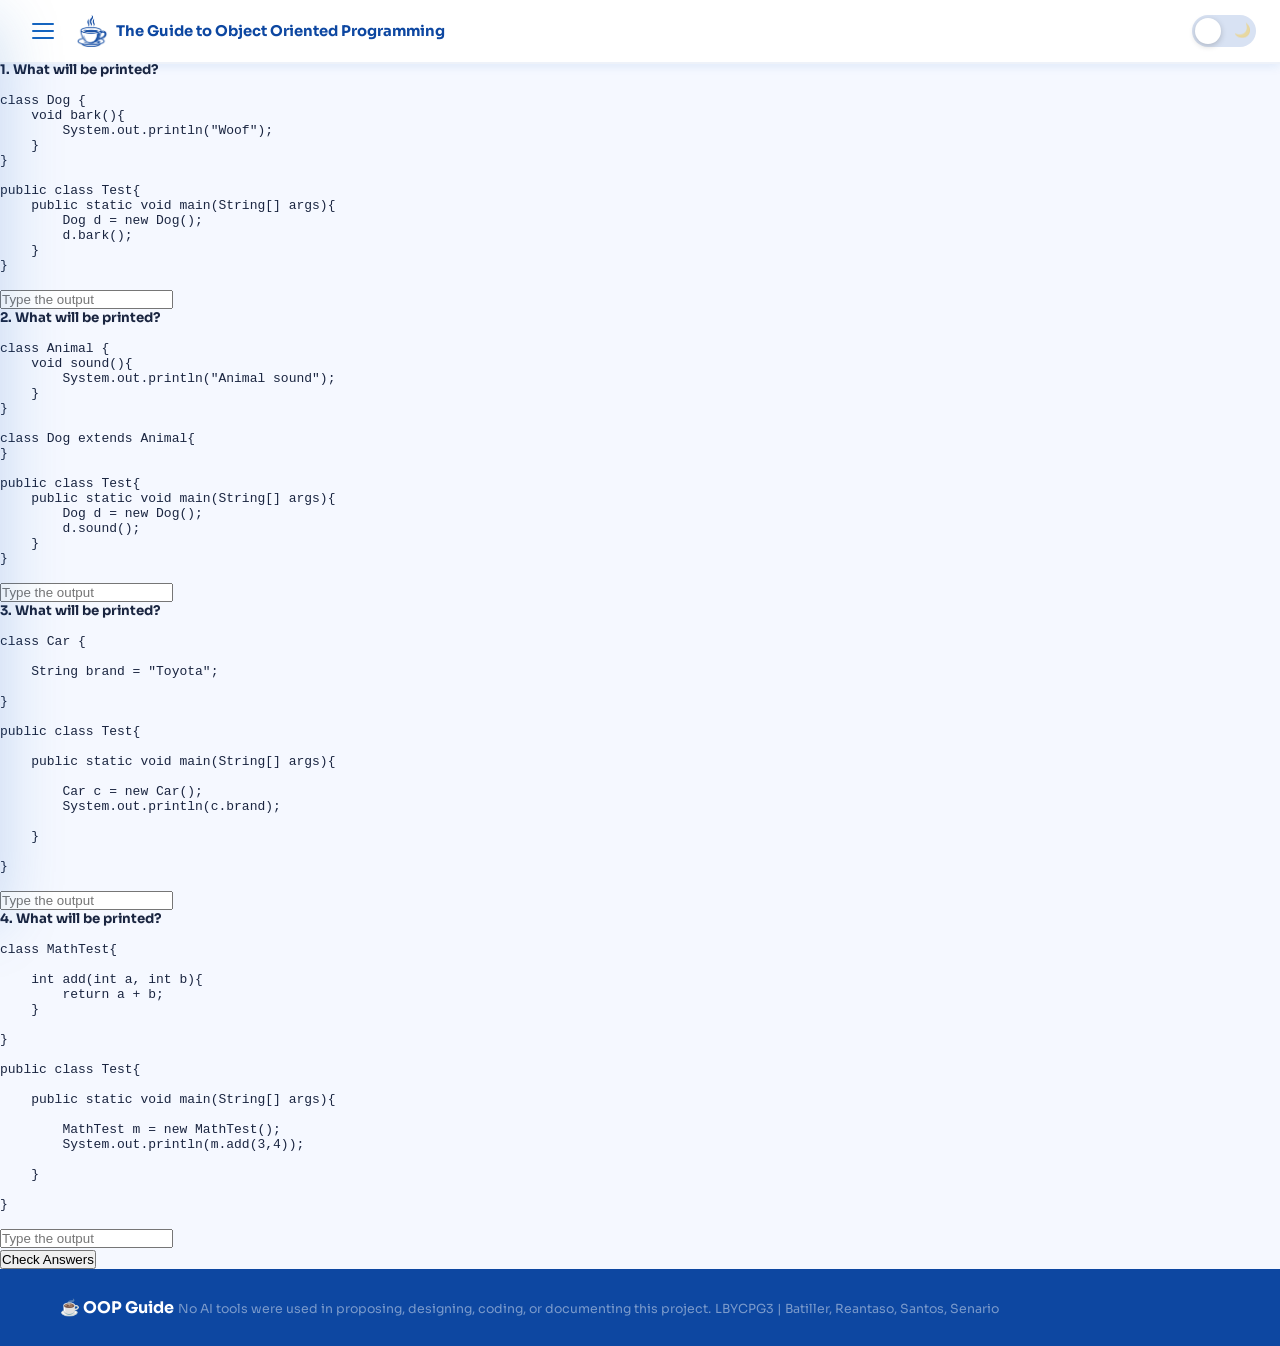
==== html/codepredict.html @ 70513065 "added navbars to all htmls" ====
<!DOCTYPE html>
<html lang="en">

<head>

<meta charset="UTF-8">
<meta name="viewport" content="width=device-width, initial-scale=1.0">

<title>Code Output Prediction</title>

<link rel="preconnect" href="https://fonts.googleapis.com"/>
<link rel="preconnect" href="https://fonts.gstatic.com" crossorigin />
<link href="https://fonts.googleapis.com/css2?family=JetBrains+Mono:wght@400;700&family=Sora:wght@300;400;600;700;800&display=swap" rel="stylesheet" />
<link rel="stylesheet" href="css/bootstrap.min.css">
<link rel="stylesheet" href="../css/style.css">
<link rel="stylesheet" id="darkmode-style" href="../css/darkmode.css" disabled>

</head>

<body>

<!-- NAVBAR -->
<div id="navbar-root"></div>


<!-- HEADER -->
<header class="bg-success text-white text-center p-5">

<h1>Code Output Prediction</h1>
<p class="lead">Read the code and type the correct output</p>

</header>


<section class="container mt-5">

<form id="predictForm">

<!-- QUESTION 1 -->

<div class="card mb-4">

<div class="card-body">

<h5>1. What will be printed?</h5>

<pre class="bg-light p-3">

class Dog {
    void bark(){
        System.out.println("Woof");
    }
}

public class Test{
    public static void main(String[] args){
        Dog d = new Dog();
        d.bark();
    }
}

</pre>

<input type="text" class="form-control" id="p1" placeholder="Type the output">

</div>
</div>


<!-- QUESTION 2 -->

<div class="card mb-4">

<div class="card-body">

<h5>2. What will be printed?</h5>

<pre class="bg-light p-3">

class Animal {
    void sound(){
        System.out.println("Animal sound");
    }
}

class Dog extends Animal{
}

public class Test{
    public static void main(String[] args){
        Dog d = new Dog();
        d.sound();
    }
}

</pre>

<input type="text" class="form-control" id="p2" placeholder="Type the output">

</div>
</div>


<!-- QUESTION 3 -->

<div class="card mb-4">

<div class="card-body">

<h5>3. What will be printed?</h5>

<pre class="bg-light p-3">

class Car {

    String brand = "Toyota";

}

public class Test{

    public static void main(String[] args){

        Car c = new Car();
        System.out.println(c.brand);

    }

}

</pre>

<input type="text" class="form-control" id="p3" placeholder="Type the output">

</div>
</div>


<!-- QUESTION 4 -->

<div class="card mb-4">

<div class="card-body">

<h5>4. What will be printed?</h5>

<pre class="bg-light p-3">

class MathTest{

    int add(int a, int b){
        return a + b;
    }

}

public class Test{

    public static void main(String[] args){

        MathTest m = new MathTest();
        System.out.println(m.add(3,4));

    }

}

</pre>

<input type="text" class="form-control" id="p4" placeholder="Type the output">

</div>

<div class="text-center">

<button type="button" class="btn btn-success" onclick="checkPrediction()">Check Answers</button>

</div>

</form>


<h3 class="text-center mt-4" id="result"></h3>

</section>


<!-- FOOTER -->
<!-- Contains project logo and credits -->
<footer class="footer">
  <div classs="footer-inner">
    <span class="footer-logo">☕ OOP Guide</span>
    <span class="footer-credit">No AI tools were used in proposing, designing, coding, or documenting this project.</span>
    <span class="footer-credit">LBYCPG3 | Batiller, Reantaso, Santos, Senario</span>
  </div>
</footer>


<script src="../js/bootstrap.bundle.min.js"></script>
<script src="../js/navbar.js"></script>
<script src="../js/main.js"></script>
<script src="../js/codepredict.js"></script>
<script src="../js/darkmode.js"></script>

</body>
</html>
---- css/style.css ----
/* ---------- CSS VARIABLES ---------- */
:root {
  --java-blue:        #1565C0;
  --java-blue-light:  #1E88E5;
  --java-blue-dark:   #0D47A1;
  --java-orange:      #F4511E;
  --java-orange-light:#FF7043;
  --java-orange-dark: #BF360C;

  --white:      #FFFFFF;
  --off-white:  #F5F8FF;
  --gray-50:    #F8FAFD;
  --gray-100:   #EEF2F9;
  --gray-200:   #D8E2F3;
  --gray-400:   #9AAAC8;
  --gray-600:   #4A5A7A;
  --gray-800:   #1A2540;

  --nav-h:      64px;
  --sidebar-w:  272px;

  --r-sm: 8px;
  --r-md: 14px;
  --r-lg: 22px;

  --sh-sm: 0 2px 10px rgba(21,101,192,0.10);
  --sh-md: 0 8px 28px rgba(21,101,192,0.15);
  --sh-lg: 0 20px 60px rgba(21,101,192,0.22);

  --ease: 0.28s cubic-bezier(0.4,0,0.2,1);

  --font: 'Sora', sans-serif;
  --mono: 'JetBrains Mono', monospace;
}

/* ---------- RESET ---------- */
*, *::before, *::after {
  box-sizing: border-box;
  margin: 0;
  padding: 0;
}

html {
  scroll-behavior: smooth;
}

body {
  font-family: var(--font);
  background: var(--off-white);
  color: var(--gray-800);
  min-height: 100vh;
  overflow-x: hidden;
}

a {
  text-decoration: none;
  color: inherit;
}

/* =============================================
   SIDEBAR OVERLAY
   ============================================= */
.sidebar-overlay {
  position: fixed;
  inset: 0;
  background: rgba(13, 47, 100, 0.42);
  backdrop-filter: blur(3px);
  z-index: 200;
  opacity: 0;
  pointer-events: none;
  transition: opacity var(--ease);
}

.sidebar-overlay.active {
  opacity: 1;
  pointer-events: all;
}

/* =============================================
   SIDEBAR
   ============================================= */
.sidebar {
  position: fixed;
  top: 0;
  left: 0;
  height: 100%;
  width: var(--sidebar-w);
  background: var(--java-blue-dark);
  z-index: 300;
  display: flex;
  flex-direction: column;
  transform: translateX(calc(-1 * var(--sidebar-w)));
  transition: transform var(--ease);
  box-shadow: var(--sh-lg);
}

.sidebar.open {
  transform: translateX(0);
}

.sidebar-header {
  display: flex;
  align-items: center;
  justify-content: space-between;
  padding: 22px 20px 16px;
  border-bottom: 1px solid rgba(255, 255, 255, 0.10);
}

.sidebar-logo {
  display: flex;
  align-items: center;
  gap: 10px;
}

.sidebar-logo-icon {
  font-size: 1.4rem;
}

.sidebar-logo-text {
  font-family: var(--font);
  font-weight: 700;
  font-size: 1rem;
  color: var(--white);
  letter-spacing: 0.01em;
}

.sidebar-close {
  background: rgba(255, 255, 255, 0.10);
  border: none;
  color: var(--white);
  width: 34px;
  height: 34px;
  border-radius: 50%;
  cursor: pointer;
  font-size: 0.85rem;
  display: flex;
  align-items: center;
  justify-content: center;
  transition: background var(--ease);
}

.sidebar-close:hover {
  background: var(--java-orange);
}

.sidebar-nav {
  flex: 1;
  padding: 18px 12px;
  display: flex;
  flex-direction: column;
  gap: 4px;
  overflow-y: auto;
}

.sidebar-link {
  display: flex;
  align-items: center;
  gap: 12px;
  padding: 12px 14px;
  border-radius: var(--r-sm);
  color: rgba(255, 255, 255, 0.72);
  font-size: 0.92rem;
  font-weight: 500;
  transition: background var(--ease), color var(--ease);
}

.sidebar-link:hover {
  background: rgba(255, 255, 255, 0.10);
  color: var(--white);
}

.sidebar-link.active {
  background: var(--java-orange);
  color: var(--white);
  font-weight: 700;
}

/* ---------- IMAGE ICONS ---------- */
.sidebar-link-icon {
  width: 20px;
  height: 20px;
  object-fit: contain;
  flex-shrink: 0;
}

.feature-card-icon {
  width: 56px;
  height: 56px;
  display: flex;
  align-items: center;
  justify-content: center;
}

.feature-card-icon img {
  width: 100%;
  height: 100%;
  object-fit: contain;
}

.sidebar-footer {
  padding: 16px 20px;
  border-top: 1px solid rgba(255, 255, 255, 0.10);
}

.sidebar-footer p {
  color: rgba(255, 255, 255, 0.42);
  font-size: 0.75rem;
  line-height: 1.8;
}

/* =============================================
   TOP NAVBAR
   ============================================= */
.topnav {
  position: fixed;
  top: 0;
  left: 0;
  right: 0;
  height: var(--nav-h);
  background: var(--white);
  border-bottom: 2px solid var(--gray-100);
  z-index: 100;
  display: flex;
  align-items: center;
  justify-content: space-between;
  padding: 0 24px;
  gap: 16px;
  box-shadow: var(--sh-sm);
  transition: box-shadow var(--ease);
}

.topnav.scrolled {
  box-shadow: var(--sh-md);
}

.topnav-left {
  display: flex;
  align-items: center;
  gap: 14px;
  flex-shrink: 0;
}

.hamburger {
  background: none;
  border: none;
  cursor: pointer;
  width: 38px;
  height: 38px;
  display: flex;
  flex-direction: column;
  justify-content: center;
  align-items: center;
  gap: 5px;
  border-radius: var(--r-sm);
  padding: 6px;
  transition: background var(--ease);
  flex-shrink: 0;
}

.hamburger:hover {
  background: var(--gray-100);
}

.hamburger span {
  display: block;
  width: 22px;
  height: 2px;
  background: var(--java-blue);
  border-radius: 2px;
  transition: transform var(--ease), opacity var(--ease);
}

.topnav-brand {
  display: flex;
  align-items: center;
  gap: 8px;
  font-weight: 700;
  font-size: 0.92rem;
  color: var(--java-blue-dark);
}

.nav-logo {
  width: 32px;
  height: 32px;
  object-fit: contain;
  flex-shrink: 0;
}

.brand-text {
  display: none;
}

.topnav-links {
  display: none;
  align-items: center;
  gap: 4px;
  margin-left: auto;
}

.topnav-link {
  padding: 6px 14px;
  border-radius: 20px;
  font-size: 0.875rem;
  font-weight: 600;
  color: var(--gray-600);
  transition: background var(--ease), color var(--ease);
}

.topnav-link:hover {
  background: var(--gray-100);
  color: var(--java-blue);
}

.topnav-link.active {
  background: var(--java-blue);
  color: var(--white);
}

/* ---------- DARK MODE TOGGLE SWITCH ---------- */
.darkmode-toggle {
  display: flex;
  align-items: center;
  flex-shrink: 0;
  cursor: pointer;
  gap: 0;
}

/* The pill track */
.toggle-track {
  position: relative;
  width: 64px;
  height: 32px;
  border-radius: 32px;
  background: var(--gray-200);
  transition: background 0.35s ease;
  display: flex;
  align-items: center;
  padding: 0 5px;
  justify-content: space-between;
  border: none;
  cursor: pointer;
  outline: none;
}

/* Icon inside the track — sun on left, moon on right */
.toggle-track .icon-sun,
.toggle-track .icon-moon {
  font-size: 0.85rem;
  line-height: 1;
  z-index: 1;
  transition: opacity 0.3s ease;
  user-select: none;
}

.toggle-track .icon-sun  { opacity: 1; }
.toggle-track .icon-moon { opacity: 0.4; }

/* The sliding knob */
.toggle-knob {
  position: absolute;
  top: 3px;
  left: 3px;
  width: 26px;
  height: 26px;
  border-radius: 50%;
  background: var(--white);
  box-shadow: 0 2px 6px rgba(0,0,0,0.20);
  transition: transform 0.35s cubic-bezier(0.4,0,0.2,1), background 0.35s ease;
  z-index: 2;
}

/* DARK STATE — applied via JS class on the button */
.toggle-track.dark {
  background: #1a1a1a;
}
.toggle-track.dark .icon-sun  { opacity: 0.35; }
.toggle-track.dark .icon-moon { opacity: 1; }
.toggle-track.dark .toggle-knob {
  transform: translateX(32px);
  background: #f0f0f0;
}

/* =============================================
   HERO
   ============================================= */
.hero {
  min-height: 100vh;
  padding-top: var(--nav-h);
  display: flex;
  align-items: center;
  justify-content: center;
  gap: 64px;
  padding-left: 60px;
  padding-right: 60px;
  position: relative;
  background: linear-gradient(135deg, var(--off-white) 0%, #E8F0FE 55%, #FFF3EE 100%);
  overflow: hidden;
}

.hero-bg-grid {
  position: absolute;
  inset: 0;
  background-image:
    linear-gradient(rgba(21, 101, 192, 0.07) 1px, transparent 1px),
    linear-gradient(90deg, rgba(21, 101, 192, 0.07) 1px, transparent 1px);
  background-size: 44px 44px;
  pointer-events: none;
}

.hero-content {
  max-width: 500px;
  z-index: 1;
  animation: fadeSlideUp 0.65s ease both;
}

.hero-badge {
  display: inline-block;
  background: var(--java-blue);
  color: var(--white);
  font-size: 0.72rem;
  font-weight: 700;
  letter-spacing: 0.12em;
  text-transform: uppercase;
  padding: 6px 16px;
  border-radius: 20px;
  margin-bottom: 22px;
}

.hero-title {
  font-size: clamp(2.4rem, 5.5vw, 3.8rem);
  font-weight: 800;
  line-height: 1.08;
  color: var(--java-blue-dark);
  margin-bottom: 18px;
  letter-spacing: -0.03em;
}

.hero-accent {
  color: var(--java-orange);
}

.hero-subtitle {
  font-size: 1.05rem;
  color: var(--gray-600);
  line-height: 1.65;
  margin-bottom: 36px;
  font-weight: 400;
  max-width: 420px;
}

.hero-btn {
  display: inline-flex;
  align-items: center;
  gap: 10px;
  background: var(--java-orange);
  color: var(--white);
  font-family: var(--font);
  font-weight: 700;
  font-size: 1rem;
  padding: 14px 30px;
  border-radius: 50px;
  border: none;
  cursor: pointer;
  box-shadow: 0 6px 24px rgba(244, 81, 30, 0.38);
  transition: transform var(--ease), box-shadow var(--ease), background var(--ease);
}

.hero-btn:hover {
  background: var(--java-orange-dark);
  transform: translateY(-2px);
  box-shadow: 0 12px 36px rgba(244, 81, 30, 0.44);
}

.btn-arrow {
  font-size: 1.1rem;
  transition: transform var(--ease);
}

.hero-btn:hover .btn-arrow {
  transform: translateY(3px);
}

/* CODE WINDOW */
.hero-visual {
  z-index: 1;
  animation: fadeSlideUp 0.65s 0.18s ease both;
  flex-shrink: 0;
}

.code-window {
  background: var(--gray-800);
  border-radius: var(--r-md);
  overflow: hidden;
  box-shadow: var(--sh-lg), 0 0 0 1px rgba(21,101,192,0.15);
  min-width: 320px;
  max-width: 400px;
  animation: floatWindow 4s ease-in-out infinite;
}

@keyframes floatWindow {
  0%, 100% { transform: translateY(0); }
  50%       { transform: translateY(-10px); }
}

.code-window-bar {
  background: #1e2d4a;
  padding: 11px 16px;
  display: flex;
  align-items: center;
  gap: 7px;
}

.dot {
  width: 12px;
  height: 12px;
  border-radius: 50%;
}

.dot-red    { background: #FF5F56; }
.dot-yellow { background: #FFBD2E; }
.dot-green  { background: #27C93F; }

.code-window-title {
  font-family: var(--mono);
  font-size: 0.75rem;
  color: rgba(255,255,255,0.38);
  margin-left: 8px;
}

.code-window-body {
  font-family: var(--mono);
  font-size: 0.84rem;
  line-height: 1.85;
  padding: 22px 26px;
  color: #C9D8F5;
  overflow-x: auto;
}

.kw { color: #FF9D5C; font-weight: 700; }
.cn { color: #7ECFFF; }
.cm { color: #5d7fa0; font-style: italic; }

/* =============================================
   FEATURES SECTION
   ============================================= */
.features {
  background: var(--white);
  padding: 100px 60px;
}

.features-inner {
  max-width: 1140px;
  margin: 0 auto;
}

.features-eyebrow {
  font-size: 0.78rem;
  font-weight: 700;
  letter-spacing: 0.14em;
  text-transform: uppercase;
  color: var(--java-orange);
  margin-bottom: 10px;
}

.features-title {
  font-size: clamp(1.8rem, 3.2vw, 2.6rem);
  font-weight: 800;
  color: var(--java-blue-dark);
  margin-bottom: 56px;
  letter-spacing: -0.02em;
  max-width: 560px;
}

.cards-grid {
  display: grid;
  grid-template-columns: repeat(4, 1fr);
  gap: 24px;
}

.feature-card {
  background: var(--gray-50);
  border: 1.5px solid var(--gray-200);
  border-radius: var(--r-lg);
  padding: 32px 26px;
  display: flex;
  flex-direction: column;
  gap: 12px;
  position: relative;
  overflow: hidden;
  transition: transform var(--ease), box-shadow var(--ease), border-color var(--ease);
}

.feature-card::after {
  content: '';
  position: absolute;
  bottom: 0; left: 0; right: 0;
  height: 4px;
  background: linear-gradient(90deg, var(--java-blue), var(--java-orange));
  transform: scaleX(0);
  transform-origin: left;
  transition: transform var(--ease);
}

.feature-card:hover {
  transform: translateY(-6px);
  box-shadow: var(--sh-md);
  border-color: var(--java-blue-light);
}

.feature-card:hover::after {
  transform: scaleX(1);
}

.feature-card-title {
  font-size: 1.1rem;
  font-weight: 700;
  color: var(--java-blue-dark);
}

.feature-card-desc {
  font-size: 0.875rem;
  color: var(--gray-600);
  line-height: 1.65;
  flex: 1;
}

.feature-card-cta {
  font-size: 0.875rem;
  font-weight: 700;
  color: var(--java-orange);
  margin-top: 6px;
  display: inline-block;
  transition: letter-spacing var(--ease);
}

.feature-card:hover .feature-card-cta {
  letter-spacing: 0.03em;
}

/* =============================================
   FOOTER
   ============================================= */
.footer {
  background: var(--java-blue-dark);
  padding: 28px 60px;
}

.footer-inner {
  max-width: 1140px;
  margin: 0 auto;
  display: flex;
  align-items: center;
  justify-content: space-between;
  flex-wrap: wrap;
  gap: 10px;
}

.footer-logo {
  font-size: 1rem;
  font-weight: 700;
  color: var(--white);
}

.footer-credit {
  font-size: 0.78rem;
  color: rgba(255,255,255,0.45);
}

/* =============================================
   ANIMATIONS
   ============================================= */
@keyframes fadeSlideUp {
  from { opacity: 0; transform: translateY(30px); }
  to   { opacity: 1; transform: translateY(0); }
}

/* =============================================
   RESPONSIVE
   ============================================= */
@media (min-width: 960px) {
  .topnav-links { display: flex; }
  .brand-text   { display: inline; }
}

@media (max-width: 1024px) {
  .cards-grid { grid-template-columns: repeat(2, 1fr); }
}

@media (max-width: 860px) {
  .hero {
    flex-direction: column;
    padding: 100px 28px 70px;
    gap: 44px;
    text-align: center;
    min-height: auto;
  }
  .hero-subtitle { margin-left: auto; margin-right: auto; }
  .hero-visual { width: 100%; }
  .code-window { max-width: 100%; min-width: unset; }
  .features { padding: 70px 28px; }
  .footer   { padding: 24px 28px; }
  .footer-inner { flex-direction: column; text-align: center; }
}

@media (max-width: 560px) {
  .cards-grid { grid-template-columns: 1fr; }
  .darkmode-btn { display: none; }
}
---- css/darkmode.css ----
/* =============================================
   CPG3 OOP GUIDE — darkmode.css
   Dark theme — high readability
   ============================================= */

/* ---------- BASE ---------- */
body {
  background: #111827;
  color: #e2e8f0;
}

/* ---------- NAVBAR ---------- */
.topnav {
  background: #0f172a;
  border-bottom-color: #1e293b;
  box-shadow: 0 2px 10px rgba(0,0,0,0.4);
}

.topnav-brand      { color: #e2e8f0; }
.hamburger span    { background: #94b4d4; }
.topnav-link       { color: #94b4d4; }
.topnav-link:hover { background: rgba(148,180,212,0.12); color: #e2e8f0; }
.topnav-link.active { background: #1d4ed8; color: #ffffff; }

.darkmode-btn {
  border-color: #1e293b;
  color: #94b4d4;
}
.darkmode-btn:hover {
  border-color: #3b82f6;
  color: #e2e8f0;
  background: rgba(59,130,246,0.12);
}

/* ---------- SIDEBAR ---------- */
.sidebar              { background: #0f172a; }
.sidebar-header       { border-bottom-color: #1e293b; }
.sidebar-logo-text    { color: #e2e8f0; }
.sidebar-close        { background: rgba(255,255,255,0.08); color: #94b4d4; }
.sidebar-close:hover  { background: #f4511e; color: #fff; }
.sidebar-link         { color: #94b4d4; }
.sidebar-link:hover   { background: rgba(255,255,255,0.08); color: #e2e8f0; }
.sidebar-link.active  { background: #1d4ed8; color: #ffffff; }
.sidebar-footer       { border-top-color: #1e293b; }
.sidebar-footer p     { color: #475569; }
.sidebar-overlay      { background: rgba(0,0,0,0.65); }

/* ---------- HERO ---------- */
.hero {
  background: linear-gradient(135deg, #0f172a 0%, #111827 55%, #1c1007 100%);
}
.hero-bg-grid {
  background-image:
    linear-gradient(rgba(59,130,246,0.07) 1px, transparent 1px),
    linear-gradient(90deg, rgba(59,130,246,0.07) 1px, transparent 1px);
}
.hero-badge    { background: #1d4ed8; color: #ffffff; }
.hero-title    { color: #f1f5f9; }
.hero-accent   { color: #fb923c; }
.hero-subtitle { color: #94b4d4; }

/* ---------- FEATURES ---------- */
.features            { background: #0f172a; }
.features-eyebrow    { color: #fb923c; }
.features-title      { color: #f1f5f9; }
.features-subtitle   { color: #94b4d4; }

.feature-card            { background: #1e293b; border-color: #334155; }
.feature-card:hover      { border-color: #3b82f6; box-shadow: 0 8px 28px rgba(0,0,0,0.4); }
.feature-card-title      { color: #f1f5f9; }
.feature-card-desc       { color: #94a3b8; }
.feature-card-cta        { color: #fb923c; }

/* ---------- OOP PAGE ---------- */
.concept-nav             { border-right-color: #1e293b; }
.concept-nav-label       { color: #475569; }
.concept-nav-item        { color: #94a3b8; }
.concept-nav-item:hover  { background: #1e293b; color: #e2e8f0; }
.concept-nav-item.active { background: #1e293b; color: #93c5fd; border-left-color: #3b82f6; }

.oop-page-header         { border-bottom-color: #1e293b; }
.oop-page-title          { color: #f1f5f9; }
.oop-page-subtitle       { color: #94a3b8; }

.concept-section         { border-bottom-color: #1e293b; }
.concept-number          { color: #334155; }
.concept-title           { color: #f1f5f9; }
.concept-desc            { color: #94a3b8; }

.show-btn                { color: #60a5fa; }
.show-btn:hover          { color: #fb923c; }

/* Code block — light bg swapped for dark, text stays readable */
.code-block {
  background: #1e293b;
  border-color: #334155;
  border-left-color: #3b82f6;
}
.code-block pre { color: #e2e8f0; }
.kw  { color: #93c5fd; }
.cn  { color: #7dd3fc; }
.str { color: #86efac; }
.cm  { color: #64748b; }

/* ---------- TOGGLE SWITCH (dark state) ---------- */
.toggle-track        { background: #1a1a1a; }
.toggle-track .icon-sun  { opacity: 0.35; }
.toggle-track .icon-moon { opacity: 1; }
.toggle-track .toggle-knob {
  transform: translateX(32px);
  background: #f0f0f0;
}

/* ---------- FOOTER ---------- */
.footer        { background: #0f172a; }
.footer-logo   { color: #e2e8f0; }
.footer-credit { color: #475569; }
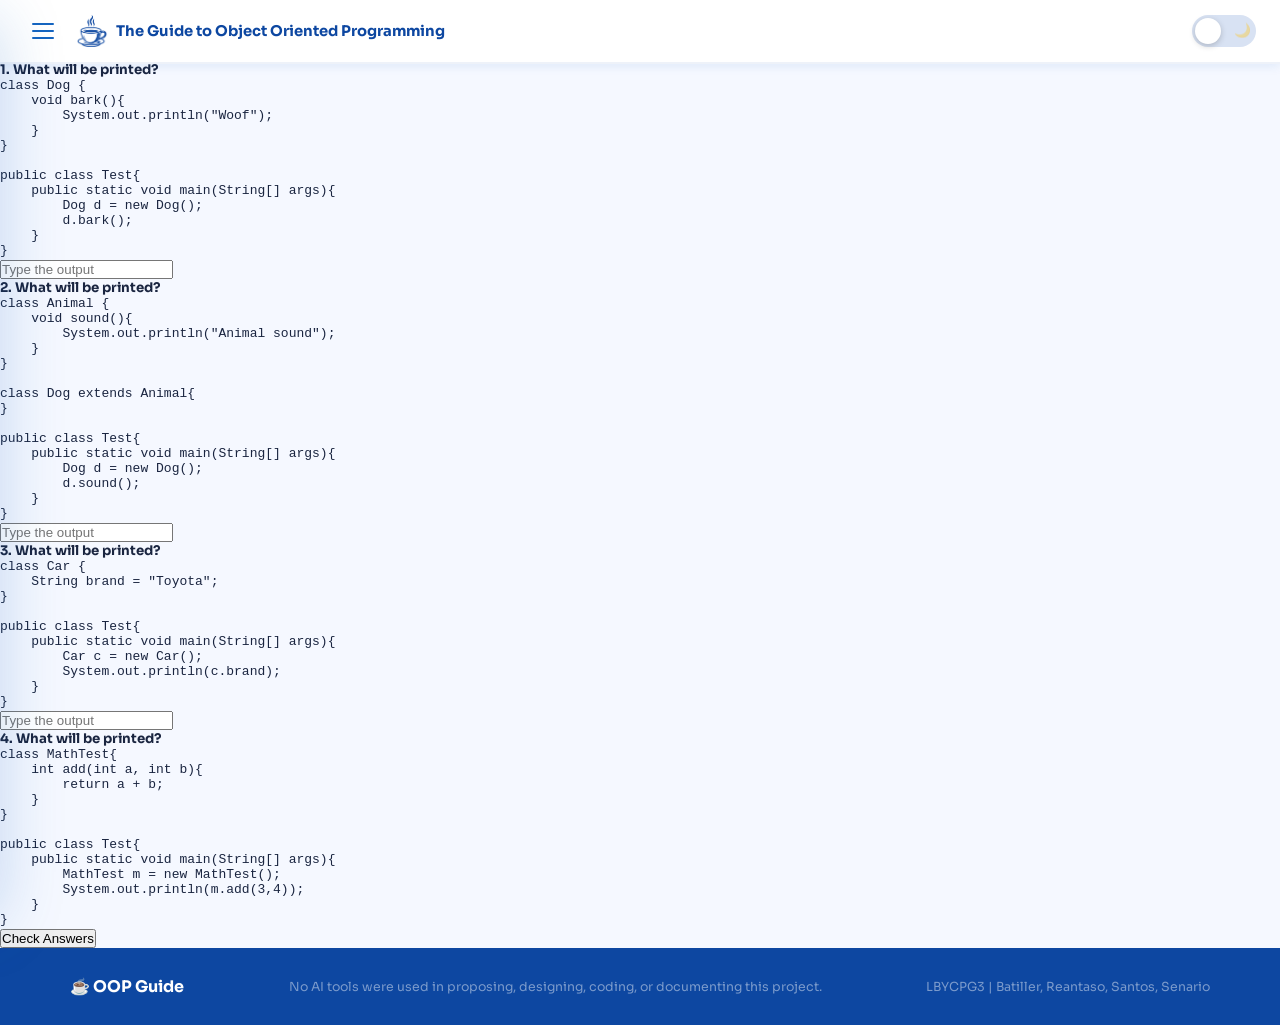
==== commit 61c14aaf: "removed code redundancy" ====
--- a/html/codepredict.html
+++ b/html/codepredict.html
@@ -2,50 +2,36 @@
 <html lang="en">
 
 <head>
-
-<meta charset="UTF-8">
-<meta name="viewport" content="width=device-width, initial-scale=1.0">
-
-<title>Code Output Prediction</title>
-
-<link rel="preconnect" href="https://fonts.googleapis.com"/>
-<link rel="preconnect" href="https://fonts.gstatic.com" crossorigin />
-<link href="https://fonts.googleapis.com/css2?family=JetBrains+Mono:wght@400;700&family=Sora:wght@300;400;600;700;800&display=swap" rel="stylesheet" />
-<link rel="stylesheet" href="css/bootstrap.min.css">
-<link rel="stylesheet" href="../css/style.css">
-<link rel="stylesheet" id="darkmode-style" href="../css/darkmode.css" disabled>
-
+  <meta charset="UTF-8">
+  <meta name="viewport" content="width=device-width, initial-scale=1.0">
+  <title>Code Output Prediction</title>
+  <link rel="preconnect" href="https://fonts.googleapis.com"/>
+  <link rel="preconnect" href="https://fonts.gstatic.com" crossorigin />
+  <link href="https://fonts.googleapis.com/css2?family=JetBrains+Mono:wght@400;700&family=Sora:wght@300;400;600;700;800&display=swap" rel="stylesheet" />
+  <link rel="stylesheet" href="../css/bootstrap.min.css">
+  <link rel="stylesheet" href="../css/style.css">
+  <link rel="stylesheet" id="darkmode-style" href="../css/darkmode.css" disabled>
 </head>
 
 <body>
 
-<!-- NAVBAR -->
-<div id="navbar-root"></div>
+  <!-- NAVBAR -->
+  <div id="navbar-root"></div>
 
+  <!-- HEADER -->
+  <header class="bg-success text-white text-center p-5">
+    <h1>Code Output Prediction</h1>
+    <p class="lead">Read the code and type the correct output</p>
+  </header>
 
-<!-- HEADER -->
-<header class="bg-success text-white text-center p-5">
+  <section class="container mt-5">
+    <form id="predictForm">
 
-<h1>Code Output Prediction</h1>
-<p class="lead">Read the code and type the correct output</p>
-
-</header>
-
-
-<section class="container mt-5">
-
-<form id="predictForm">
-
-<!-- QUESTION 1 -->
-
-<div class="card mb-4">
-
-<div class="card-body">
-
-<h5>1. What will be printed?</h5>
-
-<pre class="bg-light p-3">
-
+      <!-- QUESTION 1 -->
+      <div class="card mb-4">
+        <div class="card-body">
+          <h5>1. What will be printed?</h5>
+          <pre class="bg-light p-3">
 class Dog {
     void bark(){
         System.out.println("Woof");
@@ -57,26 +43,16 @@
         Dog d = new Dog();
         d.bark();
     }
-}
+}</pre>
+          <input type="text" class="form-control" id="p1" placeholder="Type the output">
+        </div>
+      </div>
 
-</pre>
-
-<input type="text" class="form-control" id="p1" placeholder="Type the output">
-
-</div>
-</div>
-
-
-<!-- QUESTION 2 -->
-
-<div class="card mb-4">
-
-<div class="card-body">
-
-<h5>2. What will be printed?</h5>
-
-<pre class="bg-light p-3">
-
+      <!-- QUESTION 2 -->
+      <div class="card mb-4">
+        <div class="card-body">
+          <h5>2. What will be printed?</h5>
+          <pre class="bg-light p-3">
 class Animal {
     void sound(){
         System.out.println("Animal sound");
@@ -91,116 +67,64 @@
         Dog d = new Dog();
         d.sound();
     }
-}
+}</pre>
+          <input type="text" class="form-control" id="p2" placeholder="Type the output">
+        </div>
+      </div>
 
-</pre>
-
-<input type="text" class="form-control" id="p2" placeholder="Type the output">
-
-</div>
-</div>
-
-
-<!-- QUESTION 3 -->
-
-<div class="card mb-4">
-
-<div class="card-body">
-
-<h5>3. What will be printed?</h5>
-
-<pre class="bg-light p-3">
-
+      <!-- QUESTION 3 -->
+      <div class="card mb-4">
+        <div class="card-body">
+          <h5>3. What will be printed?</h5>
+          <pre class="bg-light p-3">
 class Car {
-
     String brand = "Toyota";
-
 }
 
 public class Test{
-
     public static void main(String[] args){
-
         Car c = new Car();
         System.out.println(c.brand);
+    }
+}</pre>
+          <input type="text" class="form-control" id="p3" placeholder="Type the output">
+        </div>
+      </div>
 
-    }
-
-}
-
-</pre>
-
-<input type="text" class="form-control" id="p3" placeholder="Type the output">
-
-</div>
-</div>
-
-
-<!-- QUESTION 4 -->
-
-<div class="card mb-4">
-
-<div class="card-body">
-
-<h5>4. What will be printed?</h5>
-
-<pre class="bg-light p-3">
-
+      <!-- QUESTION 4 -->
+      <div class="card mb-4">
+        <div class="card-body">
+          <h5>4. What will be printed?</h5>
+          <pre class="bg-light p-3">
 class MathTest{
-
     int add(int a, int b){
         return a + b;
     }
-
 }
 
 public class Test{
-
     public static void main(String[] args){
-
         MathTest m = new MathTest();
         System.out.println(m.add(3,4));
+    }
+}</pre>
+        </div>
+        <div class="text-center">
+          <button type="button" class="btn btn-success" onclick="checkPrediction()">Check Answers</button>
+        </div>
+      </div>
 
-    }
+    </form>
+    <h3 class="text-center mt-4" id="result"></h3>
+  </section>
 
-}
+  <!-- FOOTER -->
+  <div id="footer-root"></div>
 
-</pre>
-
-<input type="text" class="form-control" id="p4" placeholder="Type the output">
-
-</div>
-
-<div class="text-center">
-
-<button type="button" class="btn btn-success" onclick="checkPrediction()">Check Answers</button>
-
-</div>
-
-</form>
-
-
-<h3 class="text-center mt-4" id="result"></h3>
-
-</section>
-
-
-<!-- FOOTER -->
-<!-- Contains project logo and credits -->
-<footer class="footer">
-  <div classs="footer-inner">
-    <span class="footer-logo">☕ OOP Guide</span>
-    <span class="footer-credit">No AI tools were used in proposing, designing, coding, or documenting this project.</span>
-    <span class="footer-credit">LBYCPG3 | Batiller, Reantaso, Santos, Senario</span>
-  </div>
-</footer>
-
-
-<script src="../js/bootstrap.bundle.min.js"></script>
-<script src="../js/navbar.js"></script>
-<script src="../js/main.js"></script>
-<script src="../js/codepredict.js"></script>
-<script src="../js/darkmode.js"></script>
+  <script src="../js/bootstrap.bundle.min.js"></script>
+  <script src="../js/navbar.js"></script>
+  <script src="../js/main.js"></script>
+  <script src="../js/codepredict.js"></script>
 
 </body>
 </html>
--- a/css/style.css
+++ b/css/style.css
@@ -1,5 +1,3 @@
-
-
 /* ---------- CSS VARIABLES ---------- */
 :root {
   --java-blue:        #1565C0;
@@ -319,14 +317,6 @@
 }
 
 /* ---------- DARK MODE TOGGLE SWITCH ---------- */
-.darkmode-toggle {
-  display: flex;
-  align-items: center;
-  flex-shrink: 0;
-  cursor: pointer;
-  gap: 0;
-}
-
 /* The pill track */
 .toggle-track {
   position: relative;
@@ -342,6 +332,7 @@
   border: none;
   cursor: pointer;
   outline: none;
+  flex-shrink: 0;
 }
 
 /* Icon inside the track — sun on left, moon on right */
@@ -371,17 +362,6 @@
   z-index: 2;
 }
 
-/* DARK STATE — applied via JS class on the button */
-.toggle-track.dark {
-  background: #1a1a1a;
-}
-.toggle-track.dark .icon-sun  { opacity: 0.35; }
-.toggle-track.dark .icon-moon { opacity: 1; }
-.toggle-track.dark .toggle-knob {
-  transform: translateX(32px);
-  background: #f0f0f0;
-}
-
 /* =============================================
    HERO
    ============================================= */
@@ -696,15 +676,15 @@
     text-align: center;
     min-height: auto;
   }
-  .hero-subtitle { margin-left: auto; margin-right: auto; }
-  .hero-visual { width: 100%; }
-  .code-window { max-width: 100%; min-width: unset; }
-  .features { padding: 70px 28px; }
-  .footer   { padding: 24px 28px; }
-  .footer-inner { flex-direction: column; text-align: center; }
+  .hero-subtitle  { margin-left: auto; margin-right: auto; }
+  .hero-visual    { width: 100%; }
+  .code-window    { max-width: 100%; min-width: unset; }
+  .features       { padding: 70px 28px; }
+  .footer         { padding: 24px 28px; }
+  .footer-inner   { flex-direction: column; text-align: center; }
 }
 
 @media (max-width: 560px) {
-  .cards-grid { grid-template-columns: 1fr; }
+  .cards-grid   { grid-template-columns: 1fr; }
   .darkmode-btn { display: none; }
 }
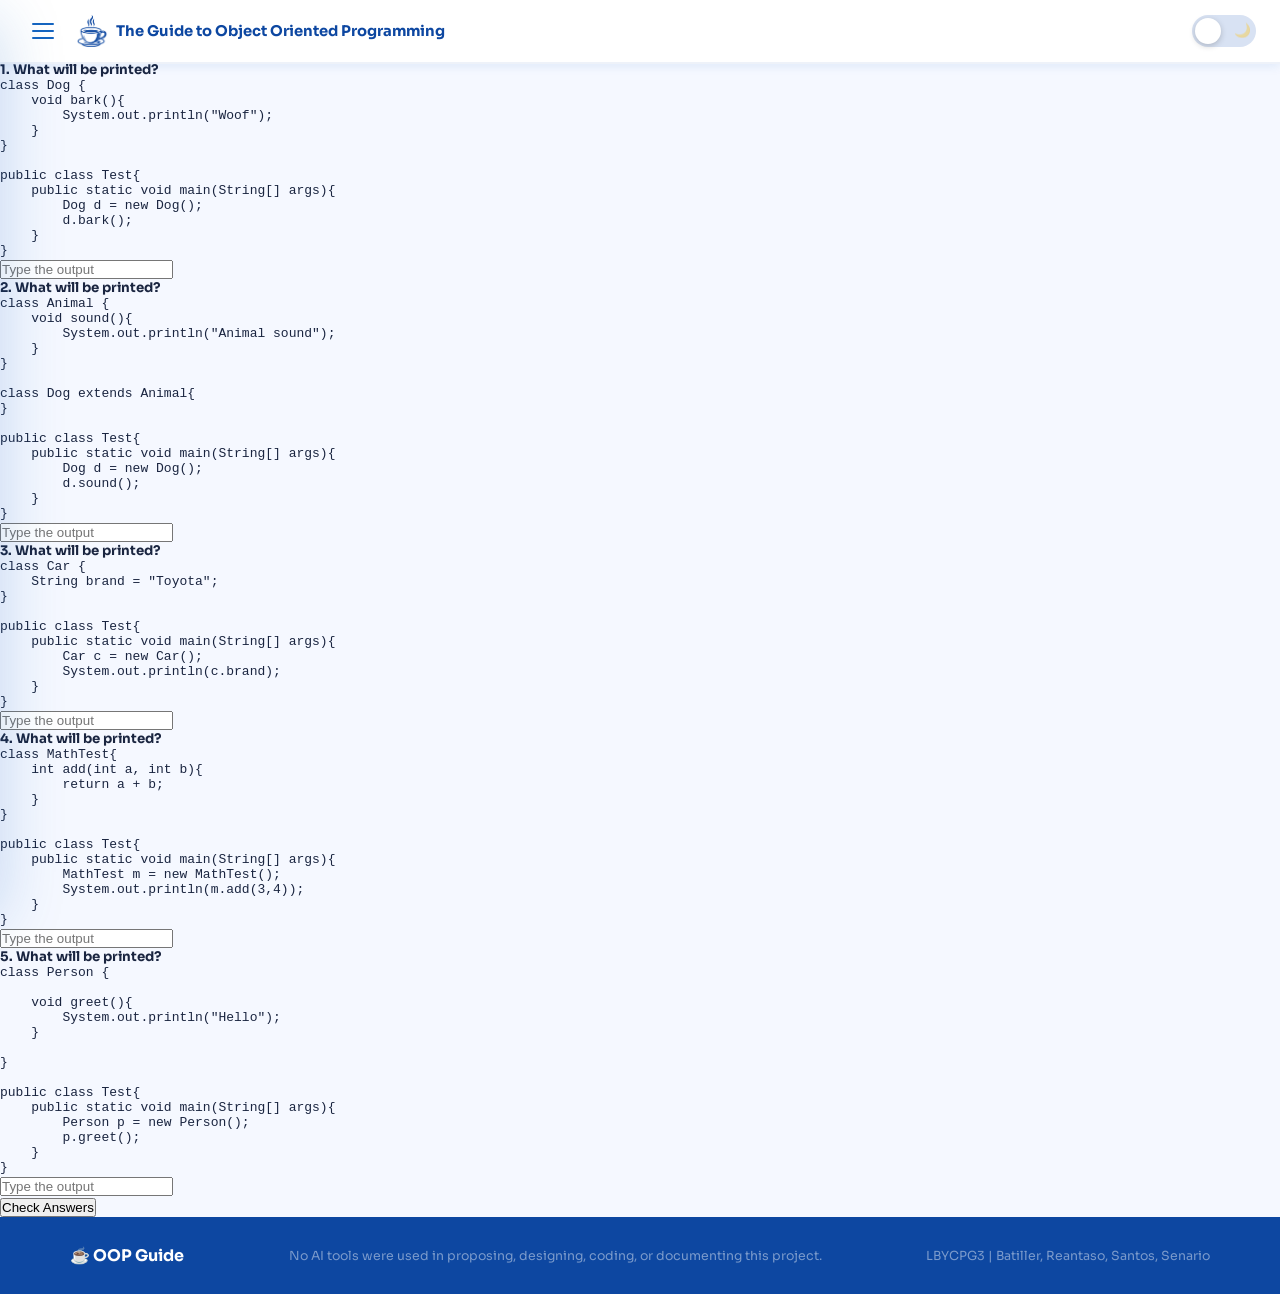
==== commit 669369a2: "added ques cp" ====
--- a/html/codepredict.html
+++ b/html/codepredict.html
@@ -5,9 +5,11 @@
   <meta charset="UTF-8">
   <meta name="viewport" content="width=device-width, initial-scale=1.0">
   <title>Code Output Prediction</title>
+
   <link rel="preconnect" href="https://fonts.googleapis.com"/>
   <link rel="preconnect" href="https://fonts.gstatic.com" crossorigin />
   <link href="https://fonts.googleapis.com/css2?family=JetBrains+Mono:wght@400;700&family=Sora:wght@300;400;600;700;800&display=swap" rel="stylesheet" />
+
   <link rel="stylesheet" href="../css/bootstrap.min.css">
   <link rel="stylesheet" href="../css/style.css">
   <link rel="stylesheet" id="darkmode-style" href="../css/darkmode.css" disabled>
@@ -108,14 +110,42 @@
         System.out.println(m.add(3,4));
     }
 }</pre>
-        </div>
-        <div class="text-center">
-          <button type="button" class="btn btn-success" onclick="checkPrediction()">Check Answers</button>
+          <input type="text" class="form-control" id="p4" placeholder="Type the output">
         </div>
       </div>
 
+      <!-- QUESTION 5 -->
+      <div class="card mb-4">
+        <div class="card-body">
+          <h5>5. What will be printed?</h5>
+          <pre class="bg-light p-3">
+class Person {
+
+    void greet(){
+        System.out.println("Hello");
+    }
+
+}
+
+public class Test{
+    public static void main(String[] args){
+        Person p = new Person();
+        p.greet();
+    }
+}</pre>
+          <input type="text" class="form-control" id="p5" placeholder="Type the output">
+        </div>
+      </div>
+
+      <!-- BUTTON -->
+      <div class="text-center">
+        <button type="button" class="btn btn-success" onclick="checkPrediction()">Check Answers</button>
+      </div>
+
     </form>
+
     <h3 class="text-center mt-4" id="result"></h3>
+
   </section>
 
   <!-- FOOTER -->
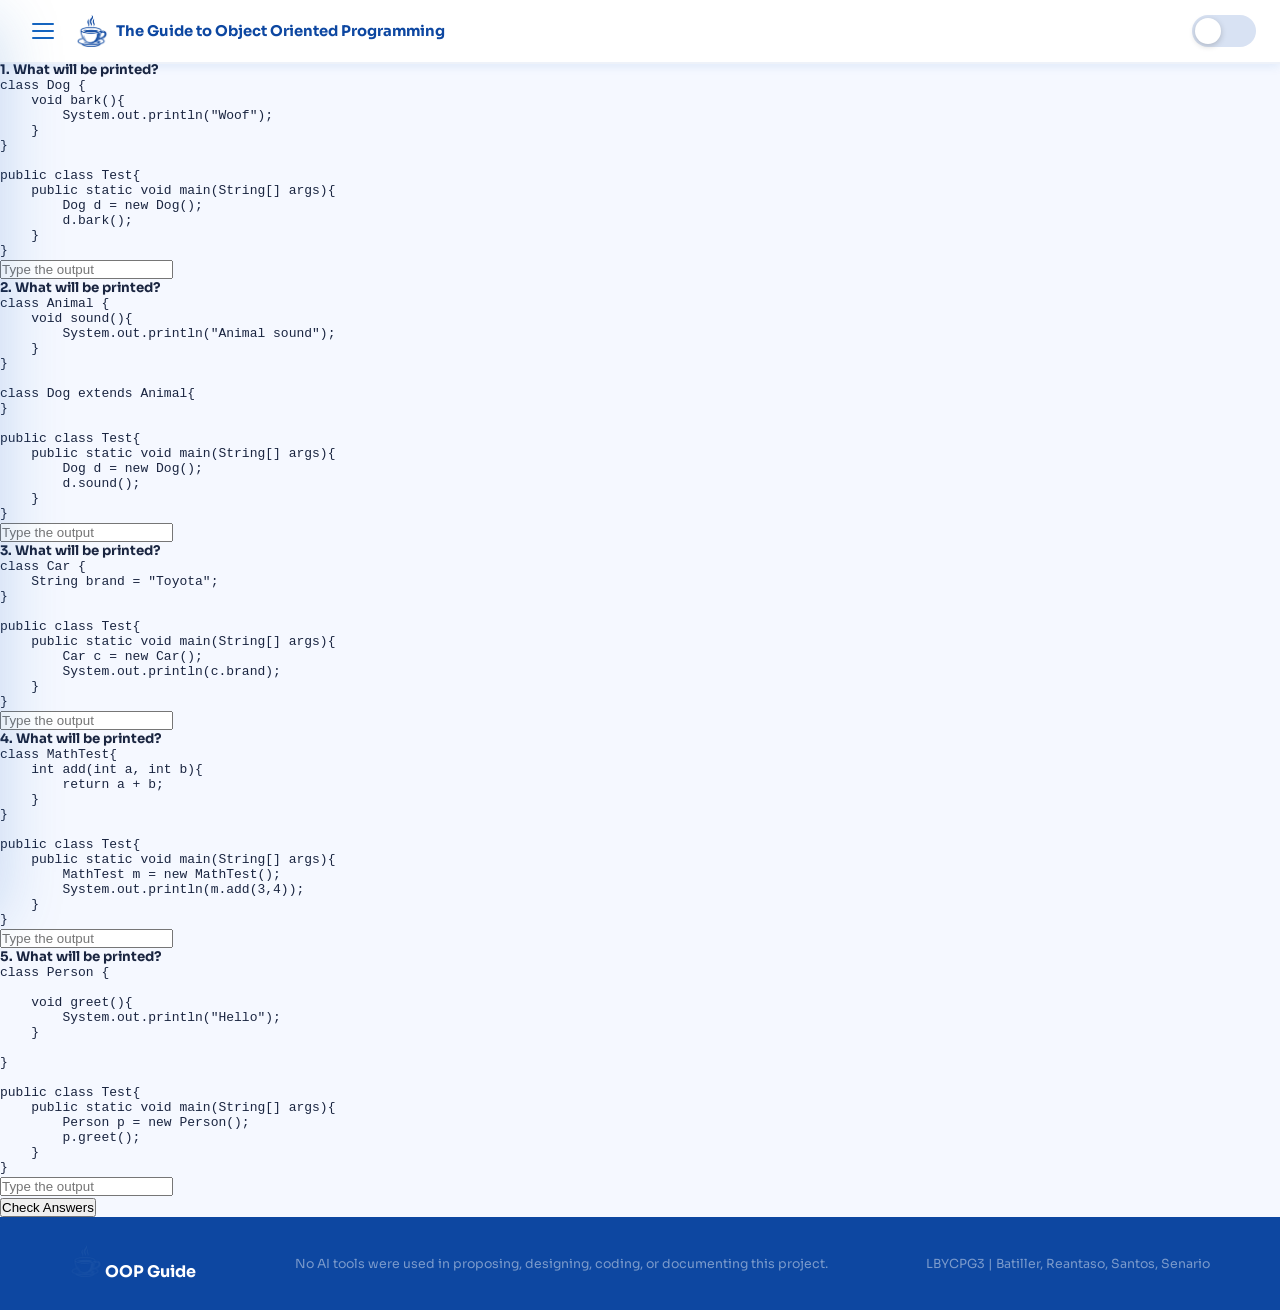
==== commit 45c9f1ee: "fixed comments/documentations on css, updated quiz css, minor adjustments on navbar and darkmode" ====
--- a/html/codepredict.html
+++ b/html/codepredict.html
@@ -13,6 +13,8 @@
   <link rel="stylesheet" href="../css/bootstrap.min.css">
   <link rel="stylesheet" href="../css/style.css">
   <link rel="stylesheet" id="darkmode-style" href="../css/darkmode.css" disabled>
+  <link rel="icon" type="image/png" href="assets/logoDark.png">
+  
 </head>
 
 <body>
--- a/css/darkmode.css
+++ b/css/darkmode.css
@@ -1,15 +1,21 @@
 /* =============================================
    CPG3 OOP GUIDE — darkmode.css
-   Dark theme — high readability
+   Purpose: Defines the dark theme styles for the
+   entire application, prioritizing readability,
+   contrast, and UI consistency across components.
    ============================================= */
 
-/* ---------- BASE ---------- */
+/* ---------- BASE STYLES ----------
+   Applies global dark background and default text color
+---------------------------------- */
 body {
   background: #111827;
   color: #e2e8f0;
 }
 
-/* ---------- NAVBAR ---------- */
+/* ---------- TOP NAVIGATION ----------
+   Styles for the fixed top navigation bar and its elements
+-------------------------------------- */
 .topnav {
   background: #0f172a;
   border-bottom-color: #1e293b;
@@ -18,10 +24,13 @@
 
 .topnav-brand      { color: #e2e8f0; }
 .hamburger span    { background: #94b4d4; }
+
+/* Navigation links (default, hover, active states) */
 .topnav-link       { color: #94b4d4; }
 .topnav-link:hover { background: rgba(148,180,212,0.12); color: #e2e8f0; }
 .topnav-link.active { background: #1d4ed8; color: #ffffff; }
 
+/* Dark mode toggle button */
 .darkmode-btn {
   border-color: #1e293b;
   color: #94b4d4;
@@ -32,86 +41,223 @@
   background: rgba(59,130,246,0.12);
 }
 
-/* ---------- SIDEBAR ---------- */
+/* ---------- SIDEBAR ----------
+   Off-canvas sidebar navigation and overlay
+---------------------------------- */
 .sidebar              { background: #0f172a; }
 .sidebar-header       { border-bottom-color: #1e293b; }
 .sidebar-logo-text    { color: #e2e8f0; }
+
+/* Close button */
 .sidebar-close        { background: rgba(255,255,255,0.08); color: #94b4d4; }
 .sidebar-close:hover  { background: #f4511e; color: #fff; }
+
+/* Sidebar links */
 .sidebar-link         { color: #94b4d4; }
 .sidebar-link:hover   { background: rgba(255,255,255,0.08); color: #e2e8f0; }
 .sidebar-link.active  { background: #1d4ed8; color: #ffffff; }
+
+/* Footer and overlay */
 .sidebar-footer       { border-top-color: #1e293b; }
 .sidebar-footer p     { color: #475569; }
 .sidebar-overlay      { background: rgba(0,0,0,0.65); }
 
-/* ---------- HERO ---------- */
+/* ---------- HERO SECTION ----------
+   Landing section with gradient + grid overlay
+---------------------------------- */
 .hero {
   background: linear-gradient(135deg, #0f172a 0%, #111827 55%, #1c1007 100%);
 }
+
+/* Subtle grid background effect */
 .hero-bg-grid {
   background-image:
     linear-gradient(rgba(59,130,246,0.07) 1px, transparent 1px),
     linear-gradient(90deg, rgba(59,130,246,0.07) 1px, transparent 1px);
 }
+
+/* Hero text styles */
 .hero-badge    { background: #1d4ed8; color: #ffffff; }
 .hero-title    { color: #f1f5f9; }
 .hero-accent   { color: #fb923c; }
 .hero-subtitle { color: #94b4d4; }
 
-/* ---------- FEATURES ---------- */
+/* ---------- FEATURES SECTION ----------
+   Card-based layout for feature highlights
+---------------------------------- */
 .features            { background: #0f172a; }
 .features-eyebrow    { color: #fb923c; }
 .features-title      { color: #f1f5f9; }
 .features-subtitle   { color: #94b4d4; }
 
+/* Feature cards */
 .feature-card            { background: #1e293b; border-color: #334155; }
 .feature-card:hover      { border-color: #3b82f6; box-shadow: 0 8px 28px rgba(0,0,0,0.4); }
 .feature-card-title      { color: #f1f5f9; }
 .feature-card-desc       { color: #94a3b8; }
 .feature-card-cta        { color: #fb923c; }
 
-/* ---------- OOP PAGE ---------- */
+/* ---------- OOP CONTENT PAGE ----------
+   Layout for concept navigation and sections
+---------------------------------- */
+
+/* Side navigation */
 .concept-nav             { border-right-color: #1e293b; }
 .concept-nav-label       { color: #475569; }
 .concept-nav-item        { color: #94a3b8; }
 .concept-nav-item:hover  { background: #1e293b; color: #e2e8f0; }
-.concept-nav-item.active { background: #1e293b; color: #93c5fd; border-left-color: #3b82f6; }
-
+.concept-nav-item.active {
+  background: #1e293b;
+  color: #93c5fd;
+  border-left-color: #3b82f6;
+}
+
+/* Page header */
 .oop-page-header         { border-bottom-color: #1e293b; }
 .oop-page-title          { color: #f1f5f9; }
 .oop-page-subtitle       { color: #94a3b8; }
 
+/* Concept sections */
 .concept-section         { border-bottom-color: #1e293b; }
 .concept-number          { color: #334155; }
 .concept-title           { color: #f1f5f9; }
 .concept-desc            { color: #94a3b8; }
 
+/* Expand/collapse button */
 .show-btn                { color: #60a5fa; }
 .show-btn:hover          { color: #fb923c; }
 
-/* Code block — light bg swapped for dark, text stays readable */
+/* Code block styling (dark mode adaptation) */
 .code-block {
   background: #1e293b;
   border-color: #334155;
   border-left-color: #3b82f6;
 }
 .code-block pre { color: #e2e8f0; }
-.kw  { color: #93c5fd; }
-.cn  { color: #7dd3fc; }
-.str { color: #86efac; }
-.cm  { color: #64748b; }
-
-/* ---------- TOGGLE SWITCH (dark state) ---------- */
+
+/* Syntax highlighting */
+.kw  { color: #93c5fd; }   /* keywords */
+.cn  { color: #7dd3fc; }   /* class names */
+.str { color: #86efac; }   /* strings */
+.cm  { color: #64748b; }   /* comments */
+
+/* ---------- TOGGLE SWITCH ----------
+   Dark mode state for toggle component
+---------------------------------- */
 .toggle-track        { background: #1a1a1a; }
 .toggle-track .icon-sun  { opacity: 0.35; }
 .toggle-track .icon-moon { opacity: 1; }
+
+/* Knob shifts right when dark mode is active */
 .toggle-track .toggle-knob {
   transform: translateX(32px);
   background: #f0f0f0;
 }
 
-/* ---------- FOOTER ---------- */
+/* ---------- FOOTER ----------
+   Footer styling consistent with dark theme
+---------------------------------- */
 .footer        { background: #0f172a; }
 .footer-logo   { color: #e2e8f0; }
-.footer-credit { color: #475569; }+.footer-credit { color: #475569; }
+
+/* =============================================
+   QUIZ PAGE — Dark Mode Overrides
+   Overrides specific components used in quiz UI
+   ============================================= */
+
+/* Header banner with gradient + grid overlay */
+.quiz-header {
+  background: linear-gradient(135deg, #0a1628 0%, #0f1f3d 60%, #162444 100%);
+}
+
+.quiz-header::before {
+  background-image:
+    linear-gradient(rgba(99,149,255,0.06) 1px, transparent 1px),
+    linear-gradient(90deg, rgba(99,149,255,0.06) 1px, transparent 1px);
+}
+
+.quiz-header h1   { color: #f1f5f9; }
+.quiz-header .lead { color: #93b4d8; }
+
+/* Question cards */
+.quiz-card {
+  background: #1a2540;
+  border-color: #243050;
+  box-shadow: 0 2px 10px rgba(0,0,0,0.35);
+}
+
+/* Decorative accent bar */
+.quiz-card::before {
+  background: linear-gradient(180deg, #3b82f6, #60a5fa);
+}
+
+.quiz-card:hover {
+  border-color: #3b5998;
+  box-shadow: 0 8px 28px rgba(0,0,0,0.45);
+}
+
+.quiz-card h5 { color: #bfd4f5; }
+
+/* Answer options */
+.quiz-option {
+  background: #111827;
+  border-color: #243050;
+}
+
+.quiz-option label {
+  color: #8ba8cc;
+}
+
+.quiz-option:hover {
+  background: #1a2f52;
+  border-color: #3b82f6;
+}
+
+.quiz-option:hover label {
+  color: #c7dcf8;
+}
+
+/* Radio button styling */
+.quiz-option input[type="radio"] {
+  accent-color: #60a5fa;
+}
+
+.quiz-option input[type="radio"]:checked + span {
+  color: #bfd4f5;
+}
+
+/* Submit button (accent color retained) */
+.quiz-submit-btn {
+  background: #f4511e;
+  box-shadow: 0 6px 24px rgba(244,81,30,0.28);
+}
+
+.quiz-submit-btn:hover {
+  background: #d84315;
+  box-shadow: 0 12px 36px rgba(244,81,30,0.38);
+}
+
+/* Score/result container */
+#score {
+  background: #1a2540;
+  border-color: #2a4a8a;
+  color: #bfd4f5;
+  box-shadow: 0 8px 28px rgba(0,0,0,0.4);
+}
+
+.score-message {
+  color: #7a9cc4;
+}
+
+/* Retry button */
+.quiz-retry-btn {
+  color: #60a5fa;
+  border-color: #2a4a8a;
+}
+
+.quiz-retry-btn:hover {
+  background: #1d4ed8;
+  color: #ffffff;
+  border-color: #1d4ed8;
+}
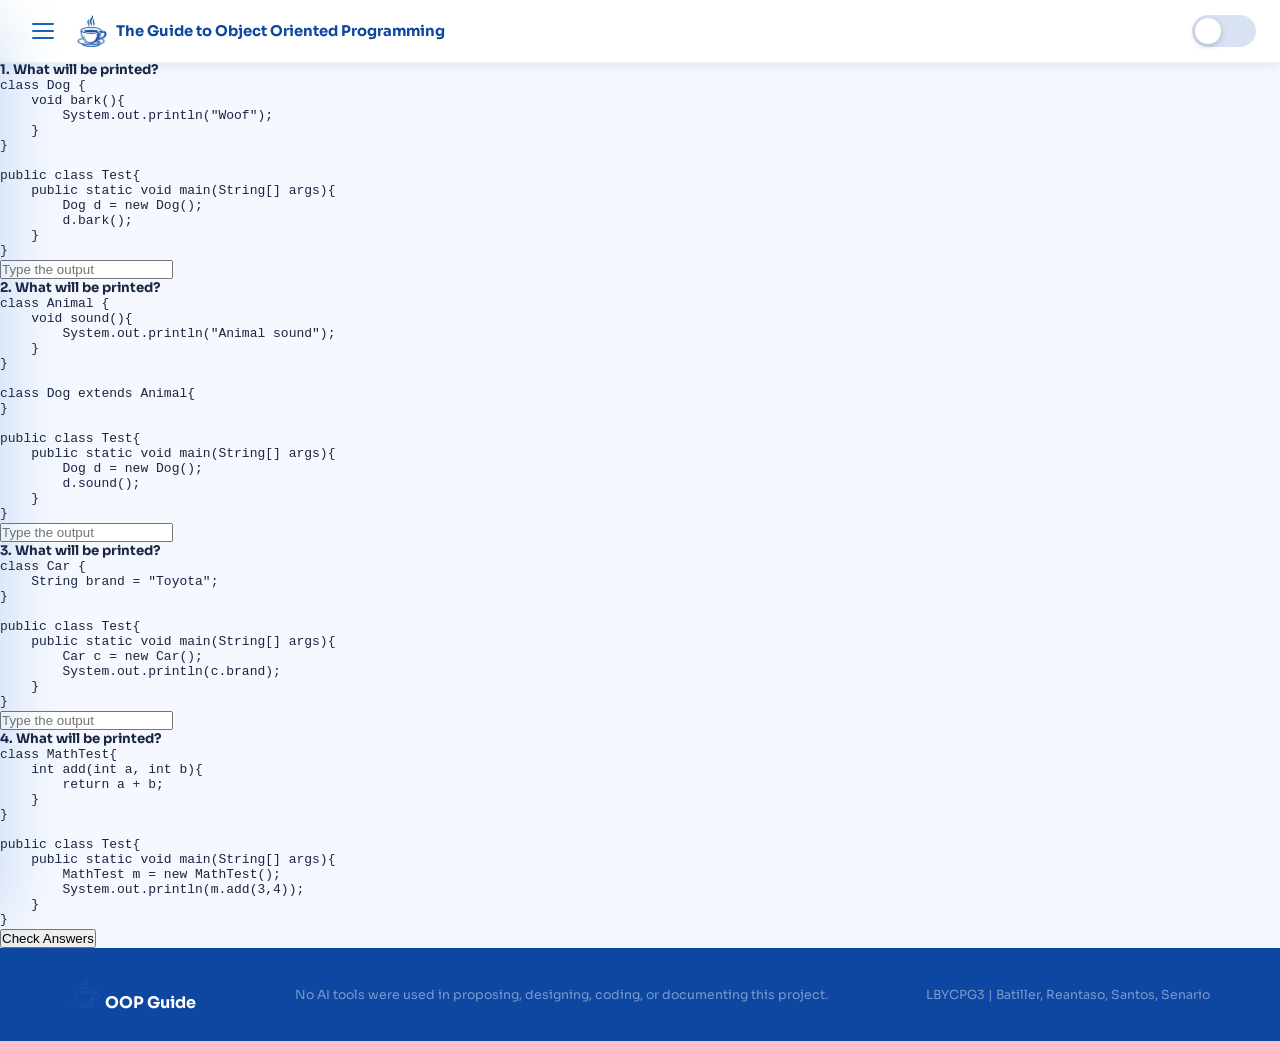
==== commit d71985f9: "fixed comments/documentations on css, updated quiz css, minor adjustments on navbar and darkmode" ====
--- a/html/codepredict.html
+++ b/html/codepredict.html
@@ -5,11 +5,9 @@
   <meta charset="UTF-8">
   <meta name="viewport" content="width=device-width, initial-scale=1.0">
   <title>Code Output Prediction</title>
-
   <link rel="preconnect" href="https://fonts.googleapis.com"/>
   <link rel="preconnect" href="https://fonts.gstatic.com" crossorigin />
   <link href="https://fonts.googleapis.com/css2?family=JetBrains+Mono:wght@400;700&family=Sora:wght@300;400;600;700;800&display=swap" rel="stylesheet" />
-
   <link rel="stylesheet" href="../css/bootstrap.min.css">
   <link rel="stylesheet" href="../css/style.css">
   <link rel="stylesheet" id="darkmode-style" href="../css/darkmode.css" disabled>
@@ -112,42 +110,14 @@
         System.out.println(m.add(3,4));
     }
 }</pre>
-          <input type="text" class="form-control" id="p4" placeholder="Type the output">
+        </div>
+        <div class="text-center">
+          <button type="button" class="btn btn-success" onclick="checkPrediction()">Check Answers</button>
         </div>
       </div>
 
-      <!-- QUESTION 5 -->
-      <div class="card mb-4">
-        <div class="card-body">
-          <h5>5. What will be printed?</h5>
-          <pre class="bg-light p-3">
-class Person {
-
-    void greet(){
-        System.out.println("Hello");
-    }
-
-}
-
-public class Test{
-    public static void main(String[] args){
-        Person p = new Person();
-        p.greet();
-    }
-}</pre>
-          <input type="text" class="form-control" id="p5" placeholder="Type the output">
-        </div>
-      </div>
-
-      <!-- BUTTON -->
-      <div class="text-center">
-        <button type="button" class="btn btn-success" onclick="checkPrediction()">Check Answers</button>
-      </div>
-
     </form>
-
     <h3 class="text-center mt-4" id="result"></h3>
-
   </section>
 
   <!-- FOOTER -->
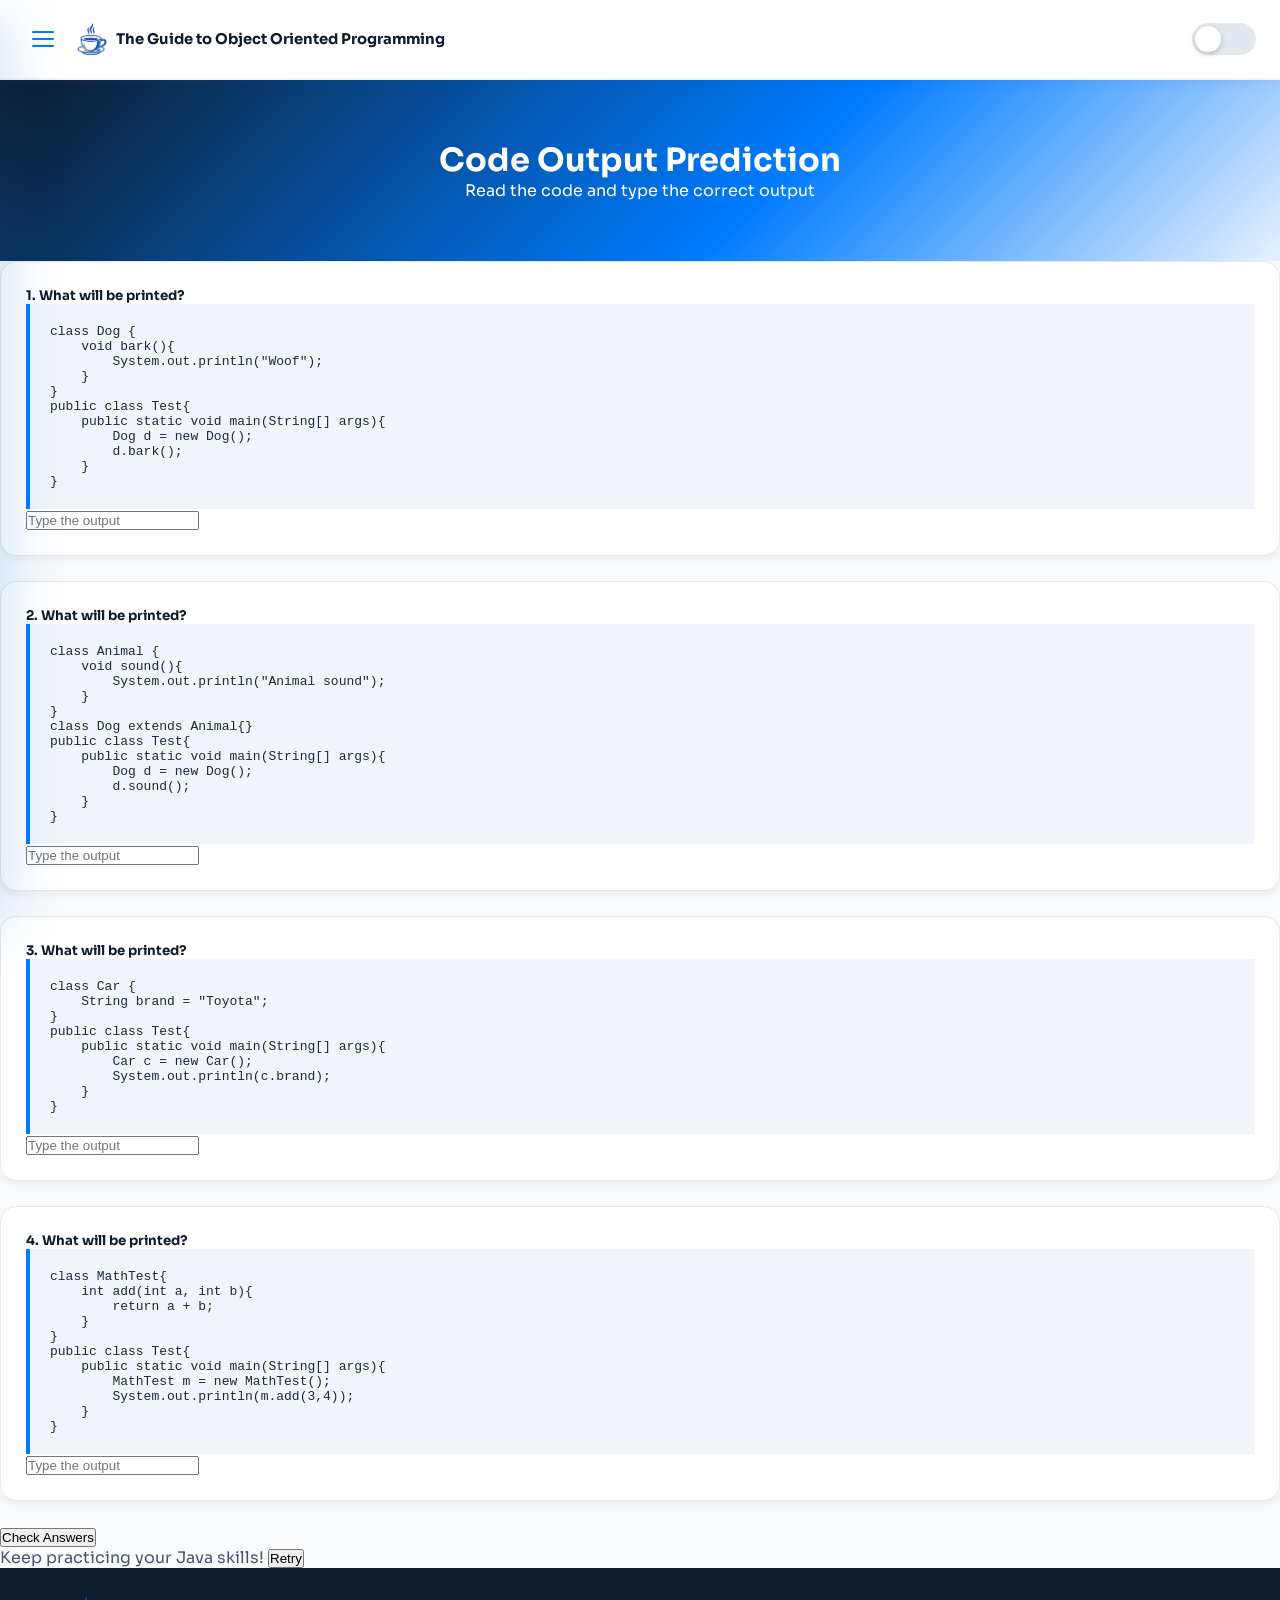
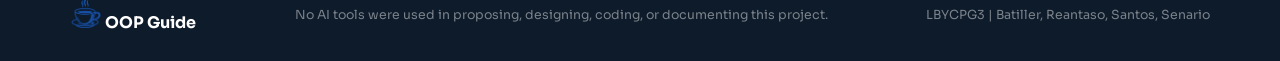
==== commit 4759aca3: "pls" ====
--- a/html/codepredict.html
+++ b/html/codepredict.html
@@ -1,132 +1,119 @@
 <!DOCTYPE html>
 <html lang="en">
-
 <head>
   <meta charset="UTF-8">
   <meta name="viewport" content="width=device-width, initial-scale=1.0">
   <title>Code Output Prediction</title>
+  
   <link rel="preconnect" href="https://fonts.googleapis.com"/>
   <link rel="preconnect" href="https://fonts.gstatic.com" crossorigin />
   <link href="https://fonts.googleapis.com/css2?family=JetBrains+Mono:wght@400;700&family=Sora:wght@300;400;600;700;800&display=swap" rel="stylesheet" />
+  
   <link rel="stylesheet" href="../css/bootstrap.min.css">
   <link rel="stylesheet" href="../css/style.css">
   <link rel="stylesheet" id="darkmode-style" href="../css/darkmode.css" disabled>
+  <link rel="stylesheet" href="../css/codepredict.css">
   <link rel="icon" type="image/png" href="assets/logoDark.png">
-  
 </head>
 
 <body>
-
-  <!-- NAVBAR -->
   <div id="navbar-root"></div>
 
-  <!-- HEADER -->
-  <header class="bg-success text-white text-center p-5">
+  <header class="quiz-header">
     <h1>Code Output Prediction</h1>
     <p class="lead">Read the code and type the correct output</p>
   </header>
 
-  <section class="container mt-5">
+  <main class="container quiz-section">
     <form id="predictForm">
 
-      <!-- QUESTION 1 -->
-      <div class="card mb-4">
-        <div class="card-body">
-          <h5>1. What will be printed?</h5>
-          <pre class="bg-light p-3">
+      <div class="quiz-card">
+        <h5>1. What will be printed?</h5>
+        <pre class="bg-light p-3">
 class Dog {
     void bark(){
         System.out.println("Woof");
     }
 }
-
 public class Test{
     public static void main(String[] args){
         Dog d = new Dog();
         d.bark();
     }
 }</pre>
-          <input type="text" class="form-control" id="p1" placeholder="Type the output">
-        </div>
+        <input type="text" class="form-control" id="p1" placeholder="Type the output">
       </div>
 
-      <!-- QUESTION 2 -->
-      <div class="card mb-4">
-        <div class="card-body">
-          <h5>2. What will be printed?</h5>
-          <pre class="bg-light p-3">
+      <div class="quiz-card">
+        <h5>2. What will be printed?</h5>
+        <pre class="bg-light p-3">
 class Animal {
     void sound(){
         System.out.println("Animal sound");
     }
 }
-
-class Dog extends Animal{
-}
-
+class Dog extends Animal{}
 public class Test{
     public static void main(String[] args){
         Dog d = new Dog();
         d.sound();
     }
 }</pre>
-          <input type="text" class="form-control" id="p2" placeholder="Type the output">
-        </div>
+        <input type="text" class="form-control" id="p2" placeholder="Type the output">
       </div>
 
-      <!-- QUESTION 3 -->
-      <div class="card mb-4">
-        <div class="card-body">
-          <h5>3. What will be printed?</h5>
-          <pre class="bg-light p-3">
+      <div class="quiz-card">
+        <h5>3. What will be printed?</h5>
+        <pre class="bg-light p-3">
 class Car {
     String brand = "Toyota";
 }
-
 public class Test{
     public static void main(String[] args){
         Car c = new Car();
         System.out.println(c.brand);
     }
 }</pre>
-          <input type="text" class="form-control" id="p3" placeholder="Type the output">
-        </div>
+        <input type="text" class="form-control" id="p3" placeholder="Type the output">
       </div>
 
-      <!-- QUESTION 4 -->
-      <div class="card mb-4">
-        <div class="card-body">
-          <h5>4. What will be printed?</h5>
-          <pre class="bg-light p-3">
+      <div class="quiz-card">
+        <h5>4. What will be printed?</h5>
+        <pre class="bg-light p-3">
 class MathTest{
     int add(int a, int b){
         return a + b;
     }
 }
-
 public class Test{
     public static void main(String[] args){
         MathTest m = new MathTest();
         System.out.println(m.add(3,4));
     }
 }</pre>
-        </div>
-        <div class="text-center">
-          <button type="button" class="btn btn-success" onclick="checkPrediction()">Check Answers</button>
-        </div>
+        <input type="text" class="form-control" id="p4" placeholder="Type the output">
+      </div>
+
+      <div class="quiz-submit-wrap">
+        <button type="button" class="quiz-submit-btn" onclick="checkPrediction()">
+          Check Answers
+        </button>
       </div>
 
     </form>
-    <h3 class="text-center mt-4" id="result"></h3>
-  </section>
 
-  <!-- FOOTER -->
+    <div id="score">
+      <div id="scoreText"></div>
+      <span class="score-message">Keep practicing your Java skills!</span>
+      <button class="quiz-retry-btn" onclick="location.reload()">Retry</button>
+    </div>
+  </main>
+
   <div id="footer-root"></div>
 
   <script src="../js/bootstrap.bundle.min.js"></script>
   <script src="../js/navbar.js"></script>
   <script src="../js/main.js"></script>
   <script src="../js/codepredict.js"></script>
-
 </body>
 </html>
--- a/css/darkmode.css
+++ b/css/darkmode.css
@@ -260,4 +260,52 @@
   background: #1d4ed8;
   color: #ffffff;
   border-color: #1d4ed8;
-}+}
+
+/* Banner header (OOP page) */
+.oop-banner-header {
+  background: linear-gradient(135deg, #0a1628 0%, #0f1f3d 60%, #162444 100%);
+}
+
+.oop-banner-header::before {
+  background-image:
+    linear-gradient(rgba(99,149,255,0.06) 1px, transparent 1px),
+    linear-gradient(90deg, rgba(99,149,255,0.06) 1px, transparent 1px);
+}
+
+.oop-banner-header h1   { color: #f1f5f9; }
+.oop-banner-header .lead { color: #93b4d8; }
+
+/* =============================================
+   DRAG & DROP PAGE — Dark Mode Overrides
+   ============================================= */
+
+body                          { background-color: #0f172a; }
+
+.activity-header              { border-bottom-color: #1e293b; }
+.oop-page-title               { color: #f1f5f9; }
+.oop-page-subtitle            { color: #94a3b8; }
+
+.activity-card {
+  background: #1a2540;
+  border-color: #243050;
+  box-shadow: 0 4px 6px rgba(0,0,0,0.35);
+}
+
+.section-label                { color: #60a5fa; }
+
+.list-group-item {
+  background: #111827 !important;
+  border-color: #243050;
+  color: #e2e8f0 !important;
+}
+
+.list-group-item:hover        { border-color: #3b82f6; }
+
+.bubble-select {
+  background-color: #1e293b;
+  border-color: #334155;
+  color: #e2e8f0;
+}
+
+#result                       { color: #93c5fd; }
--- a/css/codepredict.css
+++ b/css/codepredict.css
@@ -0,0 +1,90 @@
+:root {
+  --nav-h: 80px; 
+  --java-blue-dark: #0d1b2a;
+  --java-blue: #007bff;
+  --java-blue-light: #e7f1ff;
+  --java-orange: #f4511e;
+  --java-orange-dark: #d84315;
+  --white: #ffffff;
+  --gray-50: #f8fafc;
+  --gray-200: #e2e8f0;
+  --gray-600: #475569;
+}
+
+/* --- LIGHT MODE (Default) --- */
+body {
+  display: flex;
+  flex-direction: column;
+  min-height: 100vh;
+  background-color: var(--gray-50);
+  color: var(--gray-600);
+  font-family: 'Sora', sans-serif;
+  margin: 0;
+  transition: background-color 0.3s, color 0.3s;
+}
+
+.quiz-header {
+  margin-top: var(--nav-h);
+  background: linear-gradient(135deg, var(--java-blue-dark) 0%, var(--java-blue) 60%, var(--java-blue-light) 100%);
+  color: white !important;
+  text-align: center;
+  padding: 60px 24px;
+  position: relative;
+}
+
+.quiz-card {
+  background: var(--white);
+  border: 1.5px solid var(--gray-200);
+  border-radius: 16px;
+  padding: 25px;
+  margin-bottom: 25px;
+  box-shadow: 0 4px 6px rgba(0,0,0,0.05);
+}
+
+.quiz-card h5 {
+  color: var(--java-blue-dark) !important;
+  font-weight: 700;
+}
+
+pre.bg-light {
+  background-color: #f1f5f9 !important;
+  color: #1e293b !important;
+  border-left: 4px solid var(--java-blue);
+  padding: 20px !important;
+}
+
+/* --- DARK MODE STYLES --- */
+/* Gagana lang ito kapag ang <body> ay may class na 'dark-mode' */
+
+body.dark-mode {
+  background-color: #0f172a !important; /* Dark blue-black background */
+  color: #e2e8f0 !important;
+}
+
+body.dark-mode .quiz-card {
+  background-color: #1e293b !important; /* Darker blue card */
+  border-color: #334155 !important;
+  box-shadow: 0 10px 15px -3px rgba(0, 0, 0, 0.5);
+}
+
+body.dark-mode .quiz-card h5 {
+  color: #38bdf8 !important; /* Light blue text for the title */
+}
+
+body.dark-mode pre.bg-light {
+  background-color: #0f172a !important; /* Inside the code block */
+  color: #94a3b8 !important; /* Light gray code text */
+  border-color: #38bdf8;
+}
+
+body.dark-mode .form-control {
+  background-color: #1e293b;
+  border-color: #334155;
+  color: white;
+}
+
+body.dark-mode #score {
+  background-color: #1e293b;
+  border-color: #38bdf8;
+  color: white;
+}
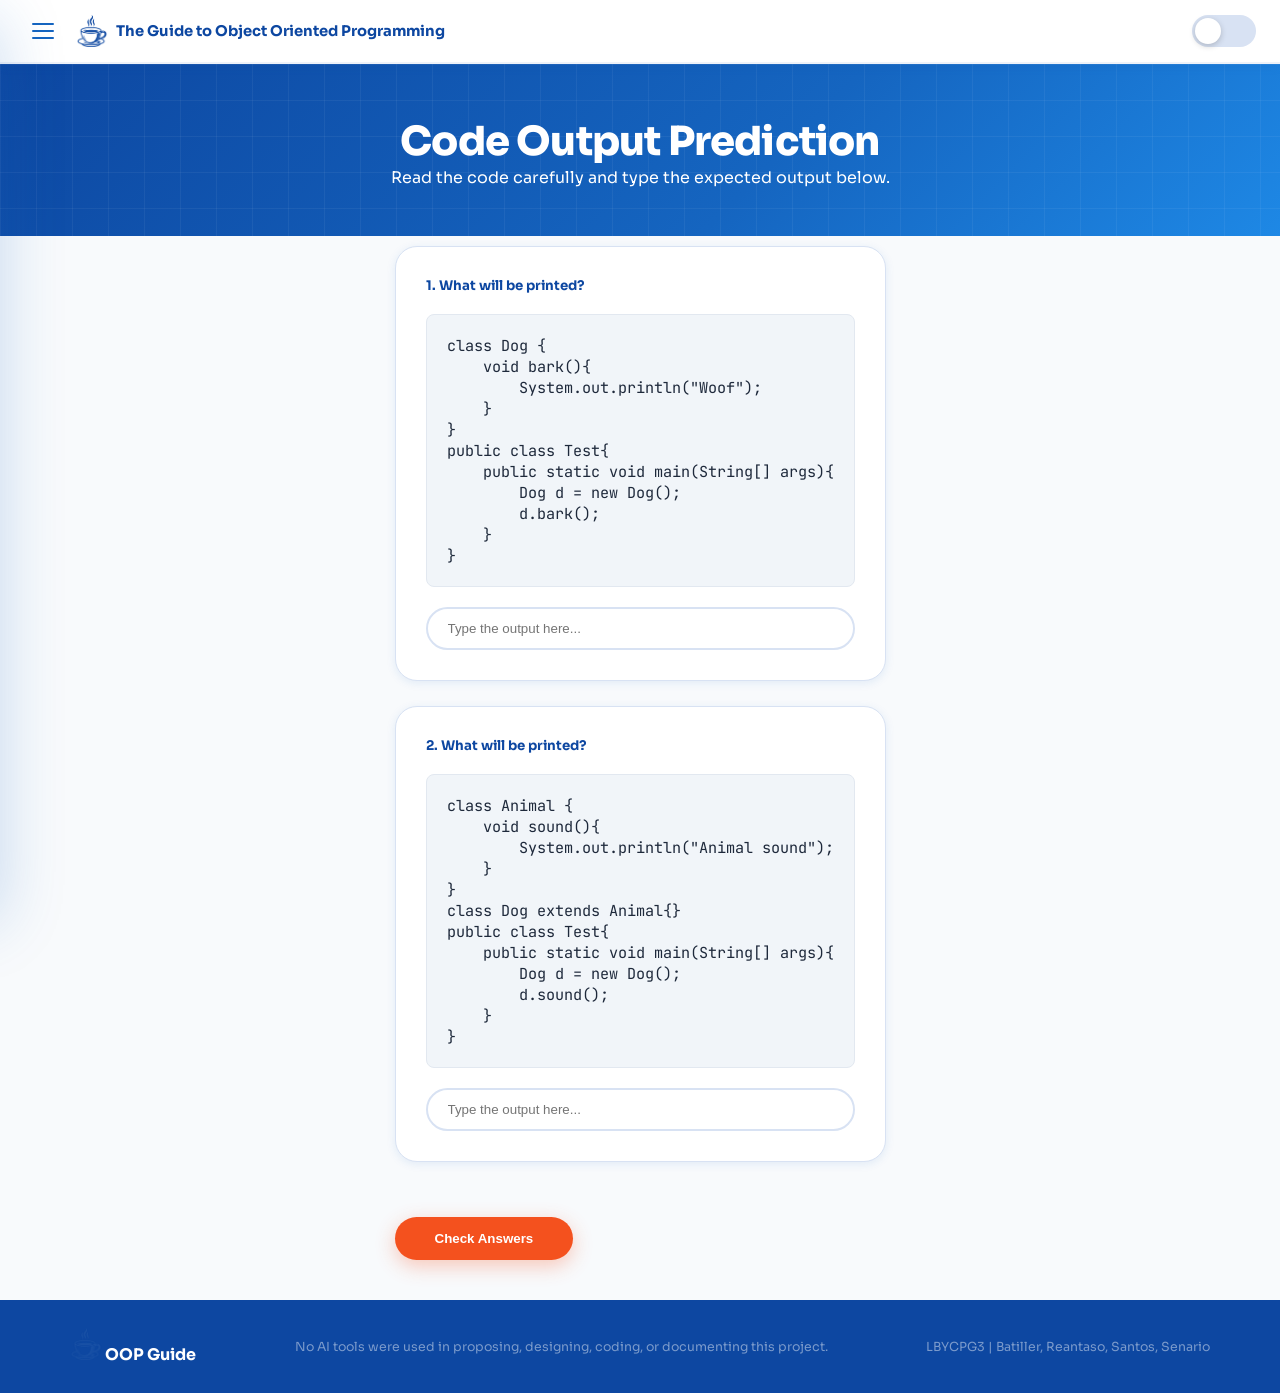
==== commit 4e771b59: "pls" ====
--- a/html/codepredict.html
+++ b/html/codepredict.html
@@ -21,15 +21,14 @@
 
   <header class="quiz-header">
     <h1>Code Output Prediction</h1>
-    <p class="lead">Read the code and type the correct output</p>
+    <p class="lead">Read the code carefully and type the expected output below.</p>
   </header>
 
   <main class="container quiz-section">
     <form id="predictForm">
-
       <div class="quiz-card">
         <h5>1. What will be printed?</h5>
-        <pre class="bg-light p-3">
+        <pre class="code-block">
 class Dog {
     void bark(){
         System.out.println("Woof");
@@ -41,12 +40,12 @@
         d.bark();
     }
 }</pre>
-        <input type="text" class="form-control" id="p1" placeholder="Type the output">
+        <input type="text" class="prediction-input" id="p1" placeholder="Type the output here...">
       </div>
 
       <div class="quiz-card">
         <h5>2. What will be printed?</h5>
-        <pre class="bg-light p-3">
+        <pre class="code-block">
 class Animal {
     void sound(){
         System.out.println("Animal sound");
@@ -59,53 +58,22 @@
         d.sound();
     }
 }</pre>
-        <input type="text" class="form-control" id="p2" placeholder="Type the output">
+        <input type="text" class="prediction-input" id="p2" placeholder="Type the output here...">
       </div>
 
-      <div class="quiz-card">
-        <h5>3. What will be printed?</h5>
-        <pre class="bg-light p-3">
-class Car {
-    String brand = "Toyota";
-}
-public class Test{
-    public static void main(String[] args){
-        Car c = new Car();
-        System.out.println(c.brand);
-    }
-}</pre>
-        <input type="text" class="form-control" id="p3" placeholder="Type the output">
-      </div>
-
-      <div class="quiz-card">
-        <h5>4. What will be printed?</h5>
-        <pre class="bg-light p-3">
-class MathTest{
-    int add(int a, int b){
-        return a + b;
-    }
-}
-public class Test{
-    public static void main(String[] args){
-        MathTest m = new MathTest();
-        System.out.println(m.add(3,4));
-    }
-}</pre>
-        <input type="text" class="form-control" id="p4" placeholder="Type the output">
-      </div>
-
-      <div class="quiz-submit-wrap">
+      <div class="quiz-submit-wrap text-center">
         <button type="button" class="quiz-submit-btn" onclick="checkPrediction()">
           Check Answers
         </button>
       </div>
-
     </form>
 
-    <div id="score">
+    <div id="score" class="text-center mt-5" style="display: none;">
       <div id="scoreText"></div>
-      <span class="score-message">Keep practicing your Java skills!</span>
-      <button class="quiz-retry-btn" onclick="location.reload()">Retry</button>
+      <p class="score-message">Keep practicing your Java skills!</p>
+      <button class="quiz-retry-btn" onclick="location.reload()">
+        <span>Retry Challenge</span>
+      </button>
     </div>
   </main>
 
@@ -115,5 +83,6 @@
   <script src="../js/navbar.js"></script>
   <script src="../js/main.js"></script>
   <script src="../js/codepredict.js"></script>
+  <script src="../js/darkmode.js"></script>
 </body>
 </html>
--- a/css/codepredict.css
+++ b/css/codepredict.css
@@ -1,90 +1,153 @@
-:root {
-  --nav-h: 80px; 
-  --java-blue-dark: #0d1b2a;
-  --java-blue: #007bff;
-  --java-blue-light: #e7f1ff;
-  --java-orange: #f4511e;
-  --java-orange-dark: #d84315;
-  --white: #ffffff;
-  --gray-50: #f8fafc;
-  --gray-200: #e2e8f0;
-  --gray-600: #475569;
-}
-
-/* --- LIGHT MODE (Default) --- */
+/* ---------- PAGE LAYOUT ---------- */
 body {
   display: flex;
   flex-direction: column;
   min-height: 100vh;
-  background-color: var(--gray-50);
-  color: var(--gray-600);
-  font-family: 'Sora', sans-serif;
-  margin: 0;
-  transition: background-color 0.3s, color 0.3s;
+  background-color: #f8fafc;
+  transition: background-color 0.3s ease; 
 }
 
+/* ---------- QUIZ HEADER BANNER ---------- */
 .quiz-header {
   margin-top: var(--nav-h);
   background: linear-gradient(135deg, var(--java-blue-dark) 0%, var(--java-blue) 60%, var(--java-blue-light) 100%);
-  color: white !important;
+  color: var(--white);
   text-align: center;
-  padding: 60px 24px;
+  padding: 52px 24px 48px;
   position: relative;
+  overflow: hidden;
+}
+
+.quiz-header::before {
+  content: '';
+  position: absolute;
+  inset: 0;
+  background-image:
+    linear-gradient(rgba(255,255,255,0.05) 1px, transparent 1px),
+    linear-gradient(90deg, rgba(255,255,255,0.05) 1px, transparent 1px);
+  background-size: 36px 36px;
+  pointer-events: none;
+}
+
+.quiz-header h1 {
+  font-family: var(--font);
+  font-size: clamp(1.8rem, 4vw, 2.5rem);
+  font-weight: 800;
+  letter-spacing: -0.02em;
+}
+
+/* ---------- SECTION & CARDS ---------- */
+.quiz-section {
+  max-width: 800px;
+  margin: 0 auto;
+  padding: 40px 20px;
 }
 
 .quiz-card {
   background: var(--white);
   border: 1.5px solid var(--gray-200);
-  border-radius: 16px;
-  padding: 25px;
+  border-radius: var(--r-lg);
+  padding: 30px;
   margin-bottom: 25px;
-  box-shadow: 0 4px 6px rgba(0,0,0,0.05);
+  box-shadow: var(--sh-sm);
+  position: relative;
+  top: -30px;
+  transition: background-color 0.3s ease, border-color 0.3s ease;
 }
 
 .quiz-card h5 {
-  color: var(--java-blue-dark) !important;
+  color: var(--java-blue-dark);
   font-weight: 700;
+  margin-bottom: 20px;
 }
 
-pre.bg-light {
-  background-color: #f1f5f9 !important;
-  color: #1e293b !important;
-  border-left: 4px solid var(--java-blue);
-  padding: 20px !important;
+/* ---------- CODE BLOCK STYLING ---------- */
+.code-block {
+  background: #f1f5f9;
+  border-radius: 8px;
+  padding: 20px;
+  font-family: 'JetBrains Mono', monospace;
+  font-size: 0.95rem;
+  color: #1e293b;
+  border: 1px solid #e2e8f0;
+  margin-bottom: 20px;
+  overflow-x: auto;
 }
 
-/* --- DARK MODE STYLES --- */
-/* Gagana lang ito kapag ang <body> ay may class na 'dark-mode' */
+/* ---------- BUBBLE INPUT ---------- */
+.prediction-input {
+  width: 100%;
+  padding: 12px 20px;
+  border-radius: 50px;
+  border: 2px solid var(--gray-200);
+  font-weight: 500;
+  transition: all 0.2s ease;
+  outline: none;
+}
 
+.prediction-input:focus {
+  border-color: var(--java-blue);
+  box-shadow: 0 0 0 4px rgba(13, 110, 253, 0.1);
+}
+
+/* ---------- SUBMIT BUTTON ---------- */
+.quiz-submit-btn {
+  background: var(--java-orange);
+  color: var(--white);
+  font-weight: 700;
+  padding: 14px 40px;
+  border-radius: 50px;
+  border: none;
+  cursor: pointer;
+  box-shadow: 0 6px 20px rgba(244, 81, 30, 0.3);
+  transition: transform 0.2s, background 0.2s;
+}
+
+.quiz-submit-btn:hover {
+  transform: translateY(-2px);
+  background: var(--java-orange-dark);
+}
+
+/* =============================================
+   DARK MODE OVERRIDES
+   Activates when body has .dark-mode class
+   ============================================= */
 body.dark-mode {
-  background-color: #0f172a !important; /* Dark blue-black background */
-  color: #e2e8f0 !important;
+  background-color: #0f172a !important; /* Dark navy background */
 }
 
 body.dark-mode .quiz-card {
-  background-color: #1e293b !important; /* Darker blue card */
-  border-color: #334155 !important;
-  box-shadow: 0 10px 15px -3px rgba(0, 0, 0, 0.5);
+  background-color: #1e293b; /* Slightly lighter navy for cards */
+  border-color: #334155;
+  box-shadow: 0 10px 30px rgba(0, 0, 0, 0.3);
 }
 
 body.dark-mode .quiz-card h5 {
-  color: #38bdf8 !important; /* Light blue text for the title */
+  color: #f1f5f9; /* Off-white for question text */
 }
 
-body.dark-mode pre.bg-light {
-  background-color: #0f172a !important; /* Inside the code block */
-  color: #94a3b8 !important; /* Light gray code text */
-  border-color: #38bdf8;
+/* IMPORTANT: Keep code and inputs white for best contrast in dark mode */
+body.dark-mode .code-block {
+  background-color: #ffffff !important; 
+  color: #000000 !important;
+  border-color: #cbd5e1 !important;
 }
 
-body.dark-mode .form-control {
-  background-color: #1e293b;
-  border-color: #334155;
-  color: white;
+body.dark-mode .prediction-input {
+  background-color: #ffffff !important;
+  color: #000000 !important;
+  border-color: #475569 !important;
+}
+
+body.dark-mode .prediction-input::placeholder {
+  color: #94a3b8;
 }
 
 body.dark-mode #score {
   background-color: #1e293b;
-  border-color: #38bdf8;
-  color: white;
+  border: 2px solid var(--java-blue);
+}
+
+body.dark-mode #scoreText {
+  color: #f1f5f9;
 }
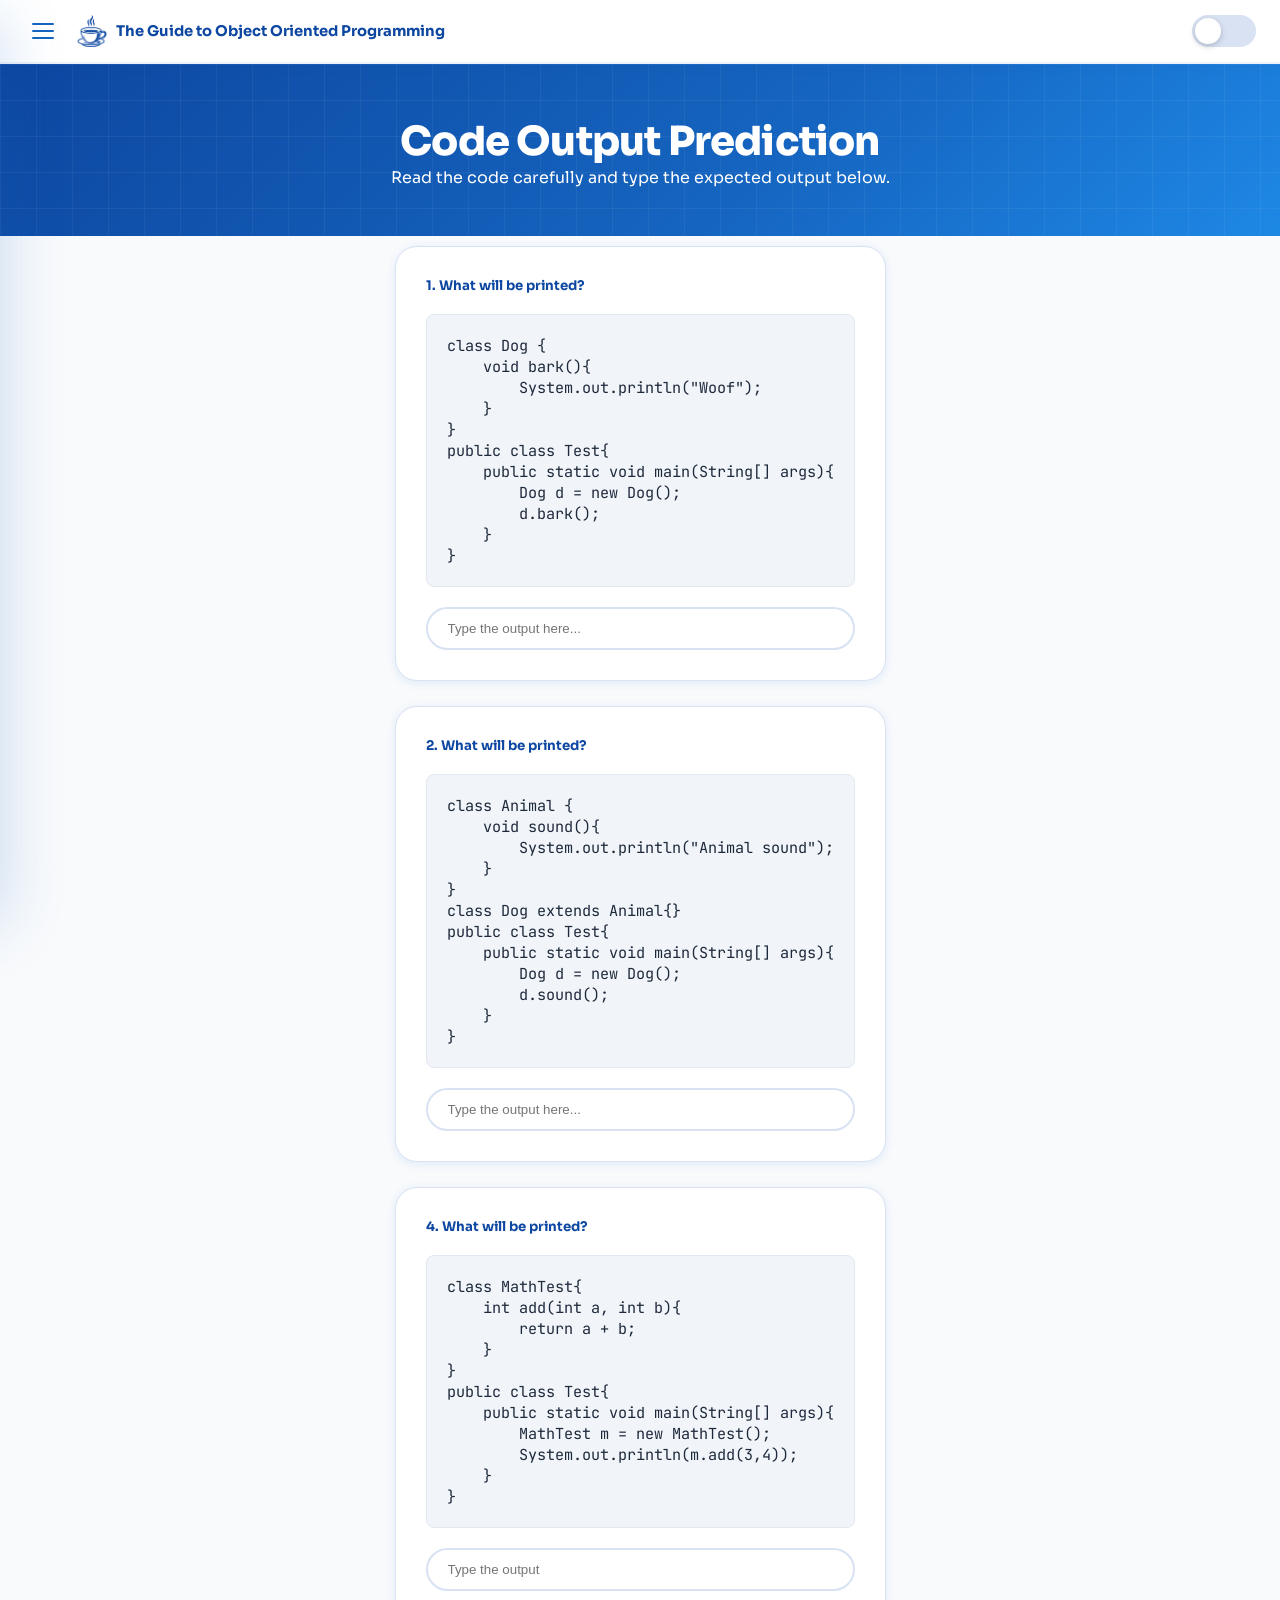
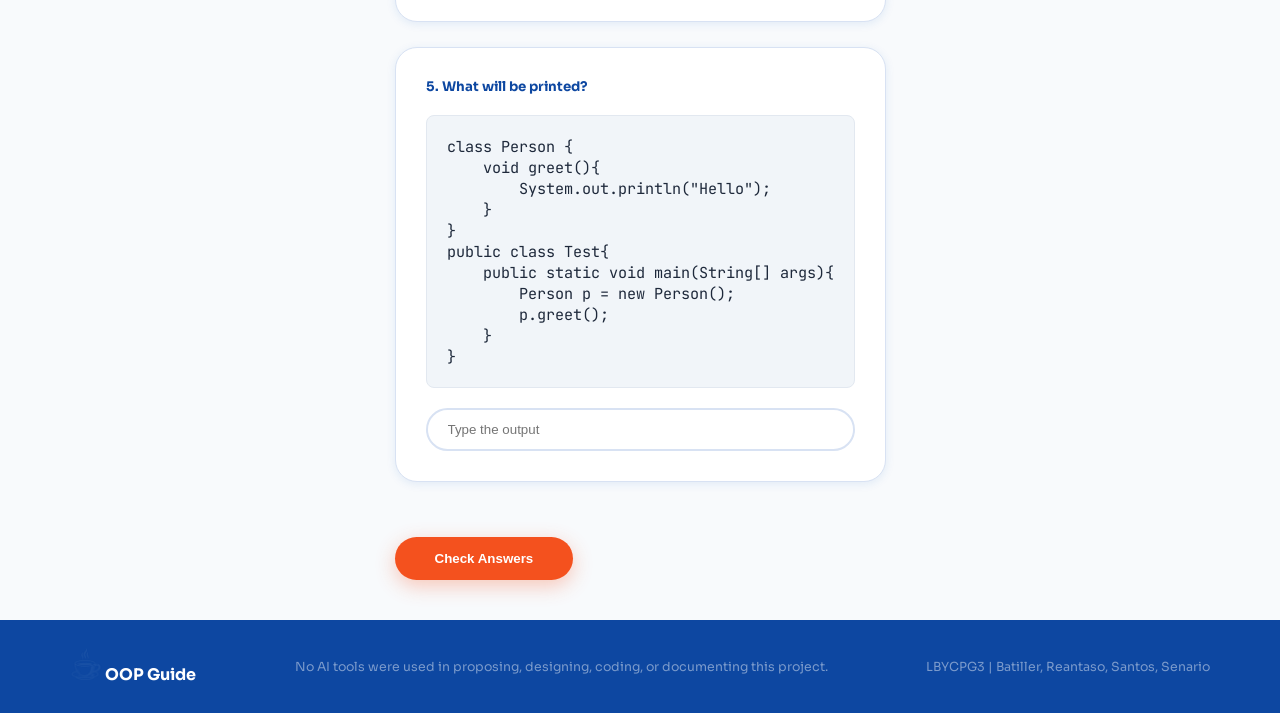
==== commit 65a3f3b5: "Merge branch 'main' of https://github.com/ysasantosbella/CPG3_OOPWebsite" ====
--- a/html/codepredict.html
+++ b/html/codepredict.html
@@ -61,7 +61,41 @@
         <input type="text" class="prediction-input" id="p2" placeholder="Type the output here...">
       </div>
 
-      <div class="quiz-submit-wrap text-center">
+      <div class="quiz-card">
+        <h5>4. What will be printed?</h5>
+        <pre class="code-block">
+class MathTest{
+    int add(int a, int b){
+        return a + b;
+    }
+}
+public class Test{
+    public static void main(String[] args){
+        MathTest m = new MathTest();
+        System.out.println(m.add(3,4));
+    }
+}</pre>
+        <input type="text" class="prediction-input" id="p4" placeholder="Type the output">
+      </div>
+
+      <div class="quiz-card">
+        <h5>5. What will be printed?</h5>
+        <pre class="code-block">
+class Person {
+    void greet(){
+        System.out.println("Hello");
+    }
+}
+public class Test{
+    public static void main(String[] args){
+        Person p = new Person();
+        p.greet();
+    }
+}</pre>
+        <input type="text" class="prediction-input" id="p5" placeholder="Type the output">
+      </div>
+
+      <div class="quiz-submit-wrap text-center mt-4">
         <button type="button" class="quiz-submit-btn" onclick="checkPrediction()">
           Check Answers
         </button>
--- a/css/darkmode.css
+++ b/css/darkmode.css
@@ -238,12 +238,12 @@
   box-shadow: 0 12px 36px rgba(244,81,30,0.38);
 }
 
-/* Score/result container */
+/* Score/result container — FIXED */
 #score {
-  background: #1a2540;
-  border-color: #2a4a8a;
-  color: #bfd4f5;
-  box-shadow: 0 8px 28px rgba(0,0,0,0.4);
+  background: #1a2540 !important;
+  border: 2px solid #2a4a8a !important;
+  color: #bfd4f5 !important;
+  box-shadow: 0 8px 28px rgba(0,0,0,0.4) !important;
 }
 
 .score-message {
